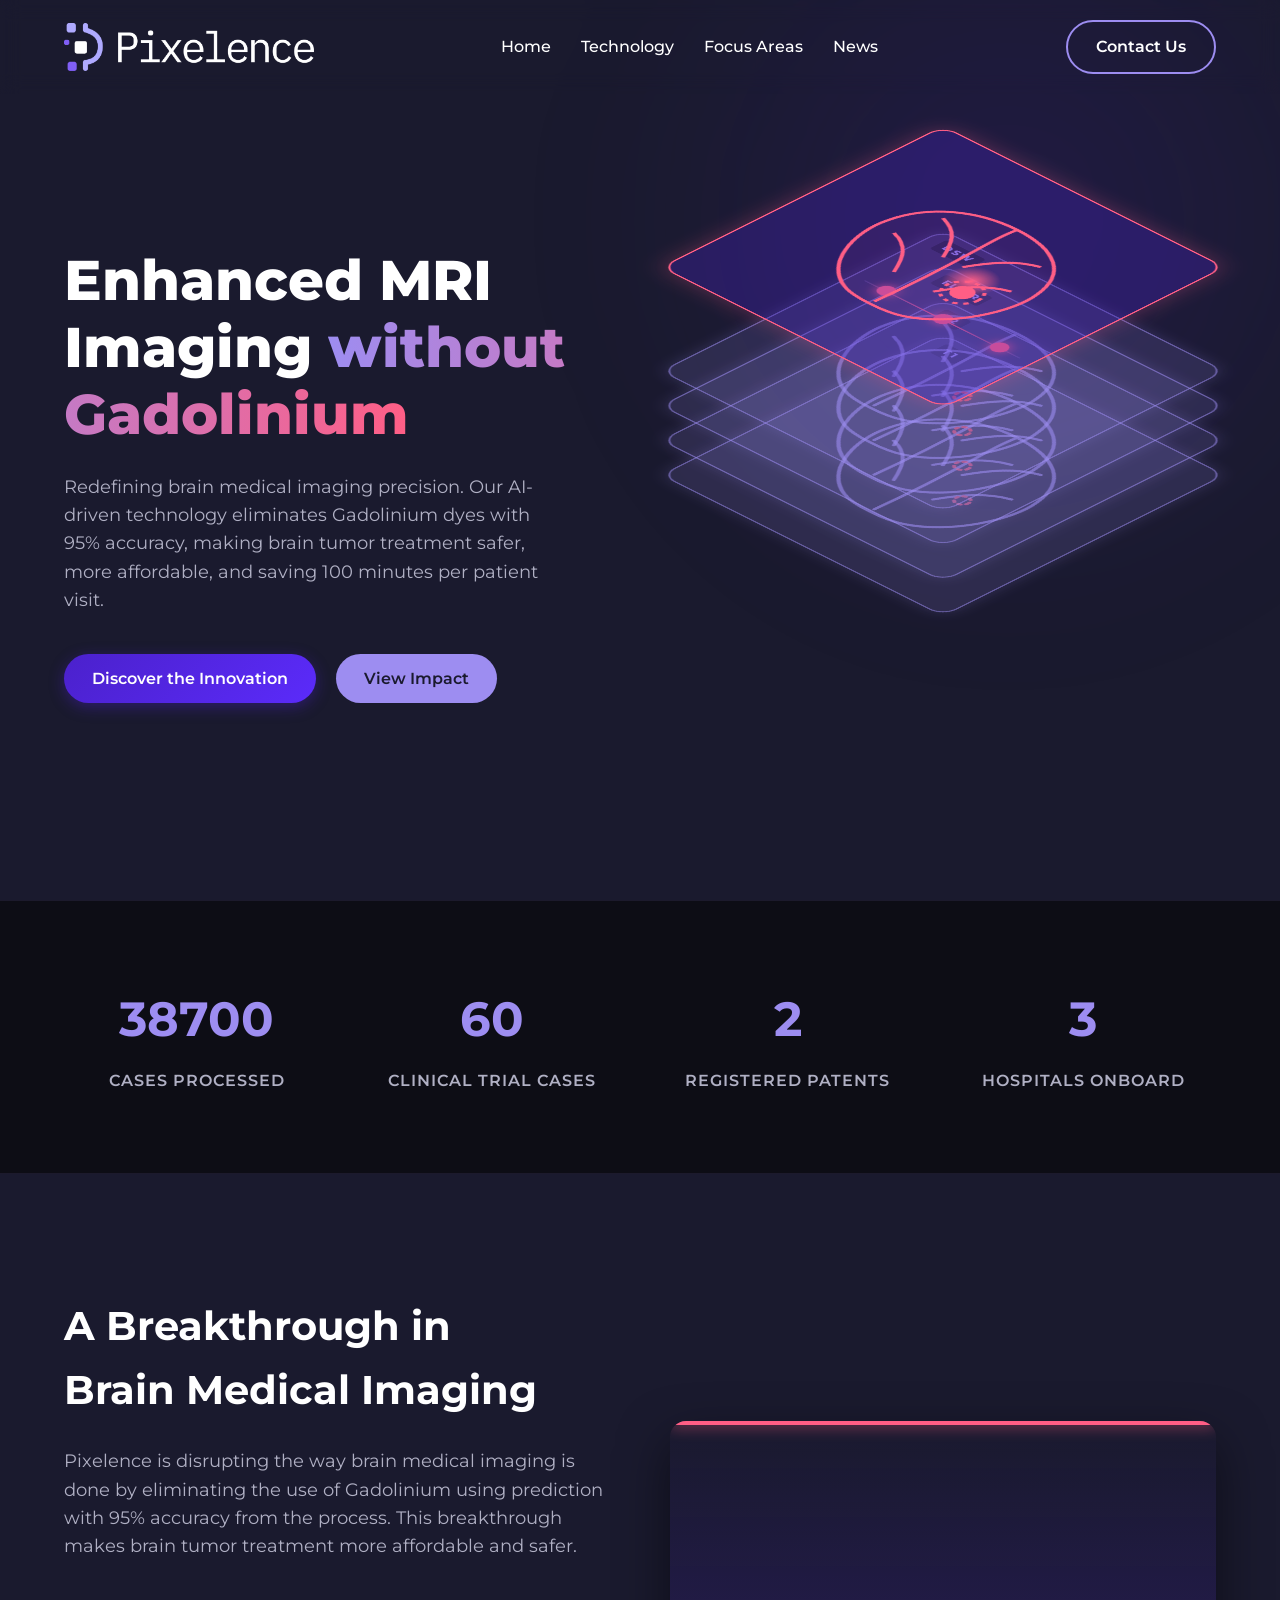
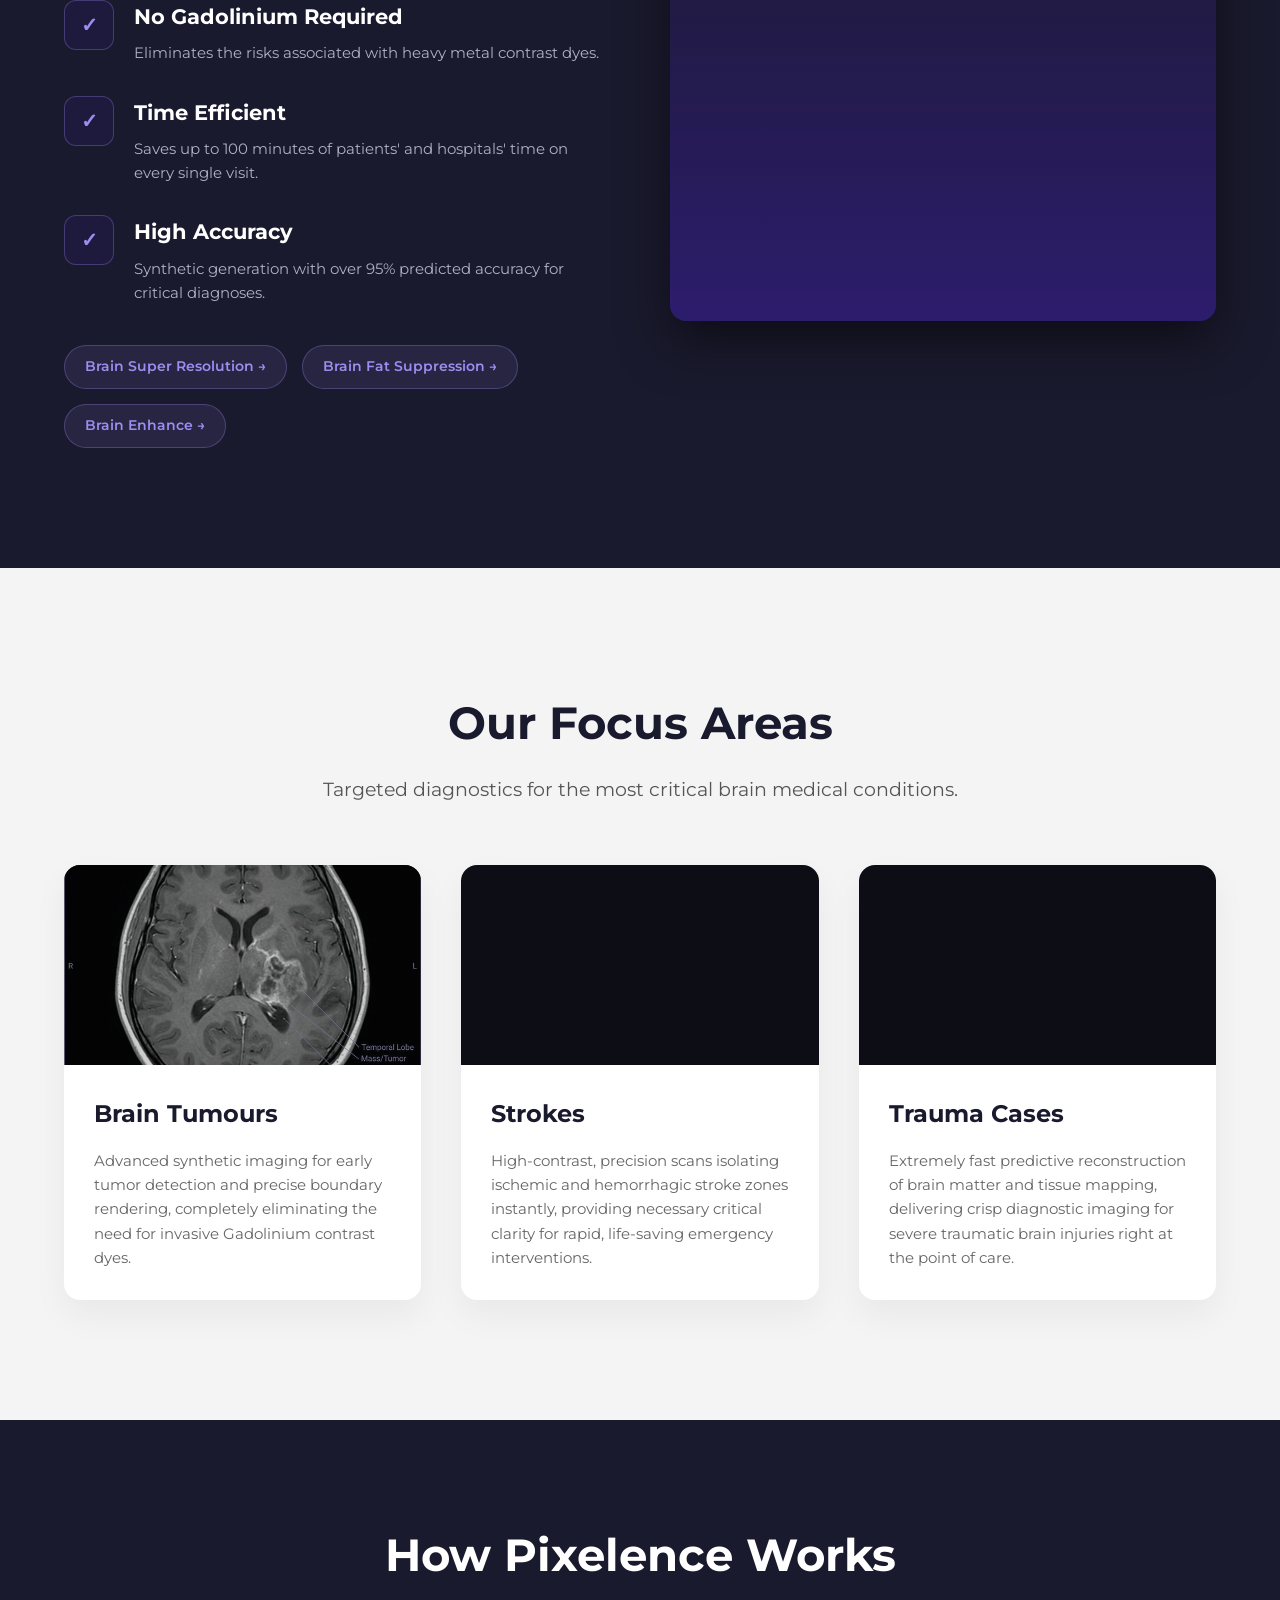
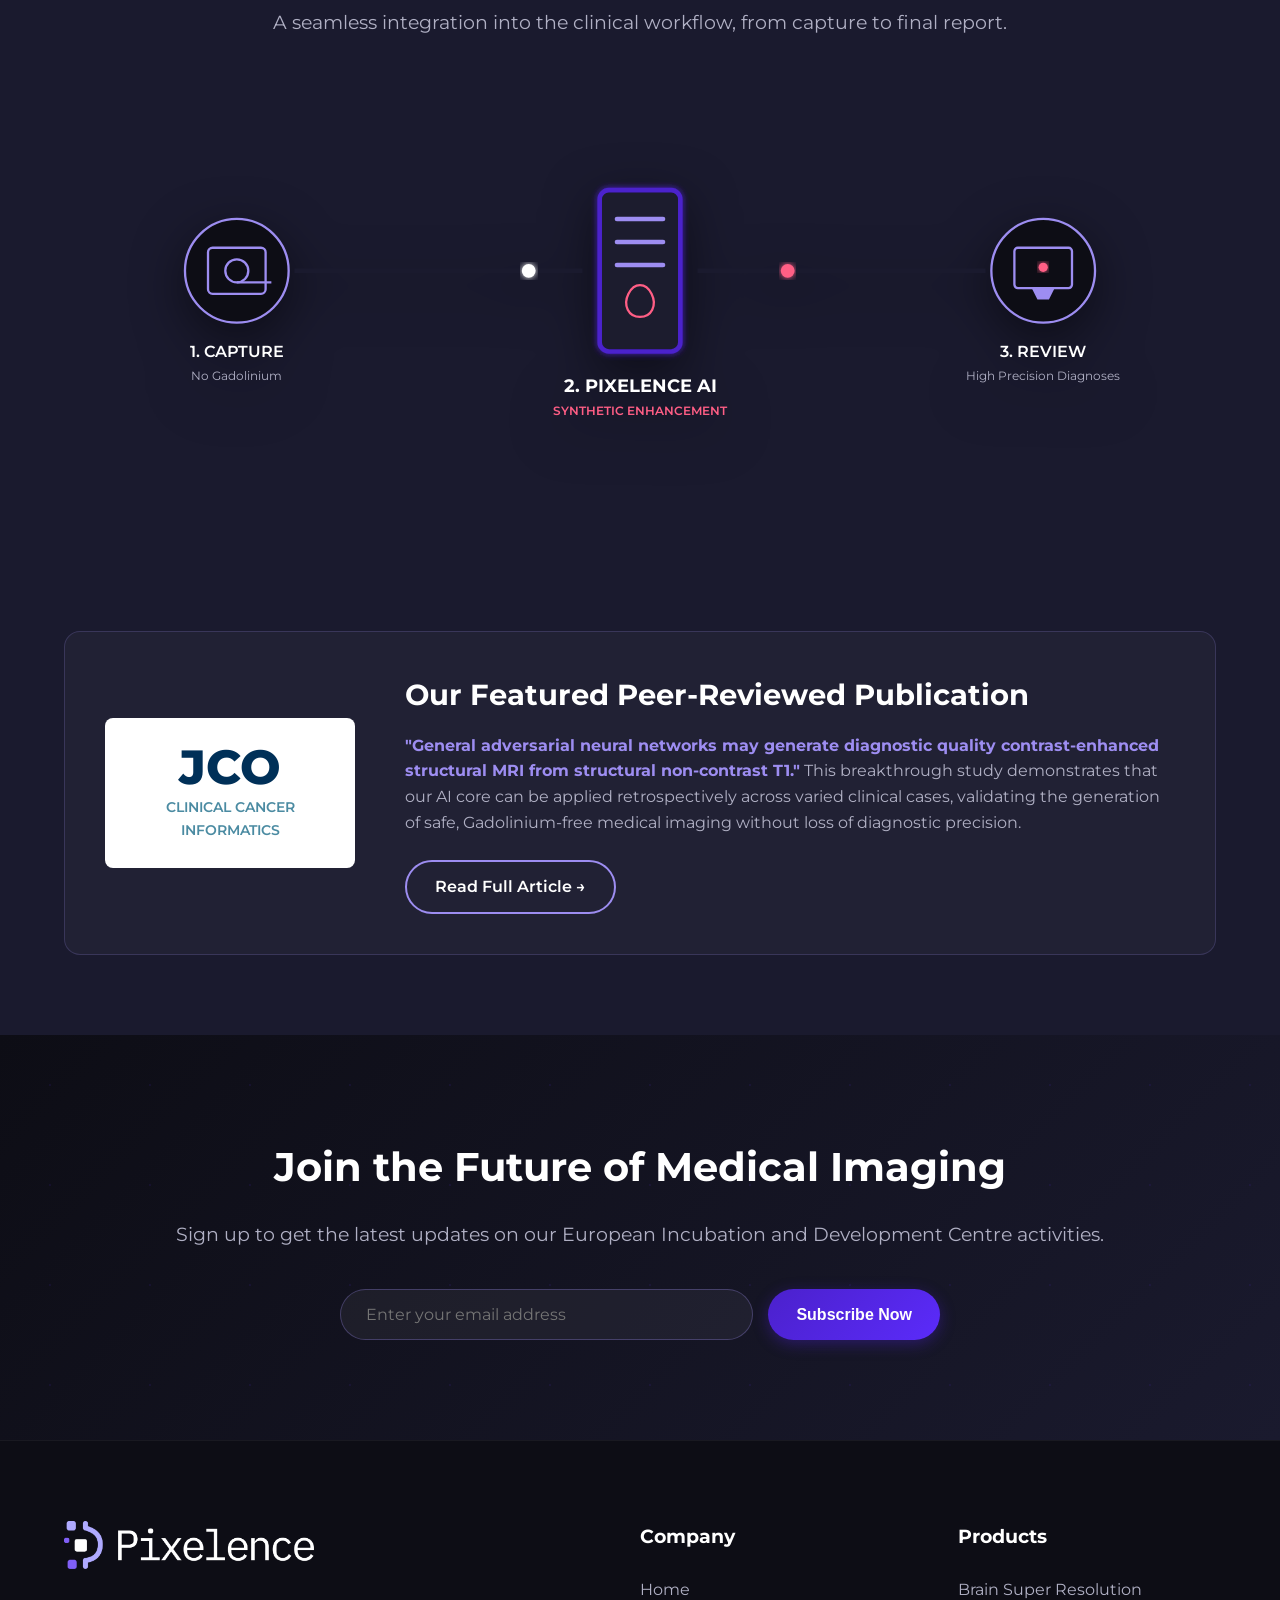
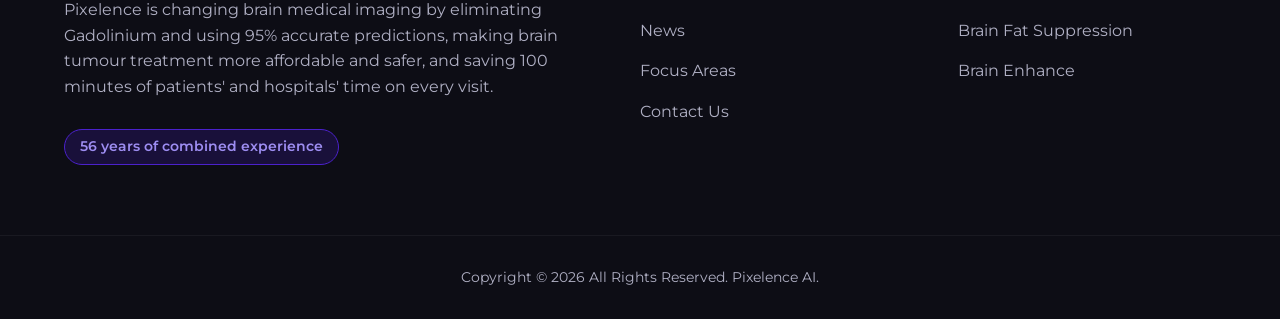
==== index.html @ 0495829a "first commit" ====
<!DOCTYPE html>
<html lang="en">
<head>
    <meta charset="UTF-8">
    <meta name="viewport" content="width=device-width, initial-scale=1.0">
    <title>Pixelence | Enhanced MRI Imaging without Gadolinium</title>
    <meta name="description" content="Pixelence is redefining brain MRI precision by eliminating the use of Gadolinium. Our predictive AI achieves 95% accuracy, ensuring safer, more affordable treatments while saving 100 minutes per patient.">
    <link rel="preconnect" href="https://fonts.googleapis.com">
    <link rel="preconnect" href="https://fonts.gstatic.com" crossorigin>
    <link href="https://fonts.googleapis.com/css2?family=Montserrat:wght@300;400;600;700;800&display=swap" rel="stylesheet">
    <link rel="stylesheet" href="styles.css">
</head>
<body>
    <header id="navbar">
        <div class="container nav-content">
            <div class="logo">
                <img src="Assets/Logo-White.png" alt="Pixelence" class="brand-logo">
            </div>
            <nav>
                <ul class="nav-links">
                    <li><a href="#home">Home</a></li>
                    <li><a href="#technology">Technology</a></li>
                    <li><a href="#focus">Focus Areas</a></li>
                    <li><a href="news.html">News</a></li>
                </ul>
            </nav>
            <div class="nav-actions">
                <a href="contact.html" class="btn btn-outline">Contact Us</a>
            </div>
            <div class="mobile-menu-btn">
                <span></span>
                <span></span>
                <span></span>
            </div>
        </div>
    </header>

    <main>
        <section id="home" class="hero">
            <div class="hero-background"></div>
            <div class="container hero-content">
                <div class="hero-text">
                    <h1>Enhanced MRI Imaging <span class="highlight">without Gadolinium</span></h1>
                    <p>Redefining brain medical imaging precision. Our AI-driven technology eliminates Gadolinium dyes with 95% accuracy, making brain tumor treatment safer, more affordable, and saving 100 minutes per patient visit.</p>
                    <div class="hero-buttons">
                        <a href="#technology" class="btn btn-primary">Discover the Innovation</a>
                        <a href="#metrics" class="btn btn-secondary">View Impact</a>
                    </div>
                </div>
                <div class="hero-visual">
                    <div class="dicom-stack">
                        <!-- Input Layers -->
                        <div class="dicom-layer layer-1">
                            <span class="layer-label">T1</span>
                            <div class="brain-illustration"></div>
                        </div>
                        <div class="dicom-layer layer-2">
                            <span class="layer-label">T2</span>
                            <div class="brain-illustration"></div>
                        </div>
                        <div class="dicom-layer layer-3">
                            <span class="layer-label">Flair</span>
                            <div class="brain-illustration"></div>
                        </div>
                        <div class="dicom-layer layer-4">
                            <span class="layer-label">DSW</span>
                            <div class="brain-illustration"></div>
                        </div>

                        <!-- Neural Network Illustration -->
                        <div class="neural-network-layer">
                            <div class="nn-node"></div>
                            <div class="nn-node"></div>
                            <div class="nn-node"></div>
                            <div class="nn-connection"></div>
                        </div>

                        <!-- Output Layer -->
                        <div class="dicom-layer layer-output">
                            <span class="layer-label highlight">Synthetic MRI Output</span>
                            <div class="brain-illustration final-brain"></div>
                            <div class="tumor-highlight"></div>
                        </div>
                    </div>
                </div>
            </div>
        </section>

        <section id="metrics" class="metrics">
            <div class="container metrics-grid">
                <div class="metric-card reveal">
                    <h2 class="counter" data-target="129000">0</h2>
                    <p>Cases Processed</p>
                </div>
                <div class="metric-card reveal reveal-delay-1">
                    <h2 class="counter" data-target="156">0</h2>
                    <p>Clinical Trial Cases</p>
                </div>
                <div class="metric-card reveal reveal-delay-2">
                    <h2 class="counter" data-target="2">0</h2>
                    <p>Registered Patents</p>
                </div>
                <div class="metric-card reveal reveal-delay-3">
                    <h2 class="counter" data-target="3">0</h2>
                    <p>Hospitals Onboard</p>
                </div>
            </div>
        </section>

        <section id="technology" class="technology">
            <div class="container tech-content">
                <div class="tech-text reveal">
                    <h2>A Breakthrough in <br/>Brain Medical Imaging</h2>
                    <p>Pixelence is disrupting the way brain medical imaging is done by eliminating the use of Gadolinium using prediction with 95% accuracy from the process. This breakthrough makes brain tumor treatment more affordable and safer.</p>
                    <ul class="tech-features">
                        <li>
                            <div class="feature-icon"></div>
                            <div class="feature-details">
                                <h3>No Gadolinium Required</h3>
                                <p>Eliminates the risks associated with heavy metal contrast dyes.</p>
                            </div>
                        </li>
                        <li>
                            <div class="feature-icon"></div>
                            <div class="feature-details">
                                <h3>Time Efficient</h3>
                                <p>Saves up to 100 minutes of patients' and hospitals' time on every single visit.</p>
                            </div>
                        </li>
                        <li>
                            <div class="feature-icon"></div>
                            <div class="feature-details">
                                <h3>High Accuracy</h3>
                                <p>Synthetic generation with over 95% predicted accuracy for critical diagnoses.</p>
                            </div>
                        </li>
                    </ul>
                    <div class="tech-products-links">
                        <a href="super-resolution.html" class="product-pill">Brain Super Resolution &rarr;</a>
                        <a href="fat-suppression.html" class="product-pill">Brain Fat Suppression &rarr;</a>
                        <a href="enhance.html" class="product-pill">Brain Enhance &rarr;</a>
                    </div>
                </div>
                <div class="tech-image reveal">
                    <div class="brain-scan-container">
                        <div class="scan-base"></div>
                        <div class="scan-overlay scan-animate"></div>
                        <div class="scanning-line"></div>
                    </div>
                </div>
            </div>
        </section>

        <section id="focus" class="focus-areas">
            <div class="container reveal">
                <div class="section-header center">
                    <h2>Our Focus Areas</h2>
                    <p>Targeted diagnostics for the most critical brain medical conditions.</p>
                </div>
                <div class="cards-grid">
                    <div class="focus-card">
                        <div class="card-image tumour"></div>
                        <div class="card-content">
                            <h3>Brain Tumours</h3>
                            <p>Advanced synthetic imaging for early tumor detection and precise boundary rendering, completely eliminating the need for invasive Gadolinium contrast dyes.</p>
                        </div>
                    </div>
                    <div class="focus-card">
                        <div class="card-image stroke"></div>
                        <div class="card-content">
                            <h3>Strokes</h3>
                            <p>High-contrast, precision scans isolating ischemic and hemorrhagic stroke zones instantly, providing necessary critical clarity for rapid, life-saving emergency interventions.</p>
                        </div>
                    </div>
                    <div class="focus-card">
                        <div class="card-image trauma"></div>
                        <div class="card-content">
                            <h3>Trauma Cases</h3>
                            <p>Extremely fast predictive reconstruction of brain matter and tissue mapping, delivering crisp diagnostic imaging for severe traumatic brain injuries right at the point of care.</p>
                        </div>
                    </div>
                </div>
            </div>
        </section>

        <section id="process" class="process-workflow">
            <div class="container reveal">
                <div class="section-header center">
                    <h2>How Pixelence Works</h2>
                    <p>A seamless integration into the clinical workflow, from capture to final report.</p>
                </div>
                <div class="animated-workflow">
                    <svg viewBox="0 0 1000 300" xmlns="http://www.w3.org/2000/svg" class="workflow-svg">
                        <defs>
                            <linearGradient id="flowGrad" x1="0%" y1="0%" x2="100%" y2="0%">
                                <stop offset="0%" stop-color="#9D8DF1" stop-opacity="0.2" />
                                <stop offset="50%" stop-color="#4B21CC" />
                                <stop offset="100%" stop-color="#FF5E85" />
                            </linearGradient>
                            <filter id="glow">
                                <feGaussianBlur stdDeviation="3" result="coloredBlur"/>
                                <feMerge>
                                    <feMergeNode in="coloredBlur"/>
                                    <feMergeNode in="SourceGraphic"/>
                                </feMerge>
                            </filter>
                        </defs>

                        <!-- Background connecting lines (static) -->
                        <path d="M 200 150 C 350 150, 400 150, 450 150" fill="none" stroke="#1A1A2E" stroke-width="4"/>
                        <path d="M 550 150 C 600 150, 650 150, 800 150" fill="none" stroke="#1A1A2E" stroke-width="4"/>

                        <!-- Animated Data Flow Lines -->
                        <path d="M 200 150 C 350 150, 400 150, 450 150" fill="none" stroke="url(#flowGrad)" stroke-width="4" stroke-dasharray="10 10" class="flow-line-1"/>
                        <path d="M 550 150 C 600 150, 650 150, 800 150" fill="none" stroke="url(#flowGrad)" stroke-width="4" stroke-dasharray="10 10" class="flow-line-2"/>

                        <!-- Data packets -->
                        <circle cx="0" cy="0" r="6" fill="#FFFFFF" filter="url(#glow)">
                            <animateMotion dur="2.5s" repeatCount="indefinite" path="M 200 150 C 350 150, 400 150, 450 150" />
                        </circle>
                        
                        <circle cx="0" cy="0" r="6" fill="#FF5E85" filter="url(#glow)">
                            <animateMotion dur="2.5s" repeatCount="indefinite" path="M 550 150 C 600 150, 650 150, 800 150" begin="1.25s"/>
                        </circle>

                        <!-- Node 1: Capture (MRI Machine) -->
                        <g class="node" transform="translate(100, 100)">
                            <circle cx="50" cy="50" r="45" fill="#0D0D15" stroke="#9D8DF1" stroke-width="2"/>
                            <!-- MRI bore -->
                            <rect x="25" y="30" width="50" height="40" rx="4" fill="none" stroke="#9D8DF1" stroke-width="2"/>
                            <circle cx="50" cy="50" r="10" fill="none" stroke="#9D8DF1" stroke-width="2"/>
                            <!-- Patient bed -->
                            <path d="M 50 60 L 80 60" stroke="#9D8DF1" stroke-width="2"/>
                            <text x="50" y="125" text-anchor="middle" fill="#FFFFFF" font-family="Montserrat, sans-serif" font-weight="600" font-size="14">1. CAPTURE</text>
                            <text x="50" y="145" text-anchor="middle" fill="#B0B0C4" font-family="Montserrat, sans-serif" font-weight="400" font-size="10">No Gadolinium</text>
                        </g>

                        <!-- Node 2: Enhance (AI Server) -->
                        <g class="node ai-server" transform="translate(450, 70)">
                            <rect x="15" y="10" width="70" height="140" rx="8" fill="#1A1A2E" stroke="#4B21CC" stroke-width="4" filter="url(#glow)"/>
                            <!-- Server Lines -->
                            <line x1="30" y1="35" x2="70" y2="35" stroke="#9D8DF1" stroke-width="4" stroke-linecap="round" class="ai-blink-1"/>
                            <line x1="30" y1="55" x2="70" y2="55" stroke="#9D8DF1" stroke-width="4" stroke-linecap="round" class="ai-blink-2"/>
                            <line x1="30" y1="75" x2="70" y2="75" stroke="#9D8DF1" stroke-width="4" stroke-linecap="round" class="ai-blink-3"/>
                            <!-- AI Brain -->
                            <path d="M 50 120 C 40 120, 35 110, 40 100 C 45 90, 55 90, 60 100 C 65 110, 60 120, 50 120 Z" fill="none" stroke="#FF5E85" stroke-width="2" class="ai-brain-pulse"/>
                            <text x="50" y="185" text-anchor="middle" fill="#FFFFFF" font-family="Montserrat, sans-serif" font-weight="700" font-size="16">2. PIXELENCE AI</text>
                            <text x="50" y="205" text-anchor="middle" fill="#FF5E85" font-family="Montserrat, sans-serif" font-weight="600" font-size="10">SYNTHETIC ENHANCEMENT</text>
                        </g>

                        <!-- Node 3: Review (Radiologist/Monitor) -->
                        <g class="node" transform="translate(800, 100)">
                            <circle cx="50" cy="50" r="45" fill="#0D0D15" stroke="#9D8DF1" stroke-width="2"/>
                            <!-- Monitor -->
                            <rect x="25" y="30" width="50" height="35" rx="3" fill="none" stroke="#9D8DF1" stroke-width="2"/>
                            <!-- Base -->
                            <path d="M 40 65 L 60 65 L 55 75 L 45 75 Z" fill="#9D8DF1"/>
                            <!-- Tumor finding on screen -->
                            <circle cx="50" cy="47" r="4" fill="#FF5E85" filter="url(#glow)" class="diagnostic-pulse"/>
                            <text x="50" y="125" text-anchor="middle" fill="#FFFFFF" font-family="Montserrat, sans-serif" font-weight="600" font-size="14">3. REVIEW</text>
                            <text x="50" y="145" text-anchor="middle" fill="#B0B0C4" font-family="Montserrat, sans-serif" font-weight="400" font-size="10">High Precision Diagnoses</text>
                        </g>
                    </svg>
                </div>
            </div>
        </section>

        <section id="publication" class="publication-section">
            <div class="container reveal">
                <div class="publication-card">
                    <div class="pub-logo">
                        <span class="jco-text">JCO</span>
                        <span class="cci-text">Clinical Cancer Informatics</span>
                    </div>
                    <div class="pub-content">
                        <h3>Our Featured Peer-Reviewed Publication</h3>
                        <p><strong>"General adversarial neural networks may generate diagnostic quality contrast-enhanced structural MRI from structural non-contrast T1."</strong> This breakthrough study demonstrates that our AI core can be applied retrospectively across varied clinical cases, validating the generation of safe, Gadolinium-free medical imaging without loss of diagnostic precision.</p>
                        <a href="https://ascopubs.org/doi/10.1200/CCI.23.00266#:~:text=General%20adversarial%20neural%20networks%20may,it%20can%20be%20applied%20retrospectively" target="_blank" rel="noopener noreferrer" class="btn btn-outline pub-btn">Read Full Article &rarr;</a>
                    </div>
                </div>
            </div>
        </section>

        <section id="cta" class="cta">
            <div class="container cta-container reveal">
                <h2>Join the Future of Medical Imaging</h2>
                <p>Sign up to get the latest updates on our European Incubation and Development Centre activities.</p>
                <form class="cta-form">
                    <input type="email" placeholder="Enter your email address" required>
                    <button type="submit" class="btn btn-primary">Subscribe Now</button>
                </form>
            </div>
        </section>
    </main>

    <footer>
        <div class="container footer-content">
            <div class="footer-brand">
                <div class="logo">
                    <a href="index.html">
                        <img src="Assets/Logo-White.png" alt="Pixelence" class="brand-logo">
                    </a>
                </div>
                <p>Pixelence is changing brain medical imaging by eliminating Gadolinium and using 95% accurate predictions, making brain tumour treatment more affordable and safer, and saving 100 minutes of patients' and hospitals' time on every visit.</p>
                <p class="experience-badge">56 years of combined experience</p>
            </div>
            <div class="footer-links">
                <h4>Company</h4>
                <ul>
                    <li><a href="#home">Home</a></li>
                    <li><a href="news.html">News</a></li>
                    <li><a href="#focus">Focus Areas</a></li>
                    <li><a href="contact.html">Contact Us</a></li>
                </ul>
            </div>
            <div class="footer-links">
                <h4>Products</h4>
                <ul>
                    <li><a href="super-resolution.html">Brain Super Resolution</a></li>
                    <li><a href="fat-suppression.html">Brain Fat Suppression</a></li>
                    <li><a href="enhance.html">Brain Enhance</a></li>
                </ul>
            </div>
        </div>
        <div class="footer-bottom">
            <p>Copyright &copy; 2026 All Rights Reserved. Pixelence AI.</p>
        </div>
    </footer>
    <script src="script.js"></script>
</body>
</html>
---- styles.css ----
:root {
    --primary-color: #4B21CC;
    --primary-light: #5B2BFA;
    --secondary-color: #9D8DF1;
    --accent-color: #FF5E85;
    --bg-dark: #1A1A2E;
    --bg-darker: #0D0D15;
    --bg-light: #F4F4F4;
    --text-dark: #222222;
    --text-light: #FFFFFF;
    --text-muted: #B0B0C4;
    --font-primary: 'Montserrat', sans-serif;
    --border-radius: 16px;
    --transition: all 0.3s ease;
}

* {
    margin: 0;
    padding: 0;
    box-sizing: border-box;
}

body {
    font-family: var(--font-primary);
    background-color: var(--bg-dark);
    color: var(--text-light);
    line-height: 1.6;
    overflow-x: hidden;
}

.container {
    width: 90%;
    max-width: 1200px;
    margin: 0 auto;
}

a {
    text-decoration: none;
    color: inherit;
    transition: var(--transition);
}

ul {
    list-style: none;
}

.btn {
    display: inline-block;
    padding: 12px 28px;
    border-radius: 30px;
    font-weight: 600;
    font-size: 1rem;
    cursor: pointer;
    transition: var(--transition);
    text-align: center;
}

.btn-primary {
    background: linear-gradient(135deg, var(--primary-color), var(--primary-light));
    color: var(--text-light);
    border: none;
    box-shadow: 0 4px 15px rgba(75, 33, 204, 0.4);
}

.btn-primary:hover {
    transform: translateY(-2px);
    box-shadow: 0 6px 20px rgba(75, 33, 204, 0.6);
}

.btn-secondary {
    background-color: var(--secondary-color);
    color: var(--bg-dark);
    border: none;
}

.btn-secondary:hover {
    background-color: #AFA1F9;
    transform: translateY(-2px);
}

.btn-outline {
    background: transparent;
    color: var(--text-light);
    border: 2px solid var(--secondary-color);
}

.btn-outline:hover {
    background: rgba(157, 141, 241, 0.1);
    color: var(--text-light);
}

/* Header & Navbar */
header {
    position: fixed;
    top: 0;
    width: 100%;
    padding: 20px 0;
    z-index: 1000;
    transition: background-color 0.4s ease, padding 0.4s ease;
    backdrop-filter: blur(10px);
}

header.scrolled {
    background-color: rgba(26, 26, 46, 0.95);
    padding: 15px 0;
    box-shadow: 0 4px 20px rgba(0, 0, 0, 0.5);
}

.nav-content {
    display: flex;
    justify-content: space-between;
    align-items: center;
}

.logo {
    display: flex;
    align-items: center;
    gap: 12px;
}

.brand-logo {
    height: 48px;
    width: auto;
    object-fit: contain;
}

.nav-links {
    display: flex;
    gap: 30px;
}

.nav-links li a {
    font-weight: 500;
    position: relative;
}

.nav-links li a::after {
    content: '';
    position: absolute;
    width: 0;
    height: 2px;
    bottom: -5px;
    left: 0;
    background-color: var(--secondary-color);
    transition: width 0.3s ease;
}

.nav-links li a:hover::after {
    width: 100%;
}

.nav-actions {
    display: flex;
    gap: 15px;
}

.mobile-menu-btn {
    display: none;
    flex-direction: column;
    gap: 5px;
    cursor: pointer;
}

.mobile-menu-btn span {
    width: 25px;
    height: 3px;
    background-color: var(--text-light);
    border-radius: 3px;
}

/* Hero Section */
.hero {
    position: relative;
    padding: 150px 0 100px;
    min-height: 100vh;
    display: flex;
    align-items: center;
    overflow: hidden;
}

.hero-background {
    position: absolute;
    top: -20%;
    right: -10%;
    width: 800px;
    height: 800px;
    background: radial-gradient(circle, rgba(75, 33, 204, 0.15) 0%, rgba(26, 26, 46, 0) 70%);
    border-radius: 50%;
    z-index: -1;
    filter: blur(80px);
}

.hero-content {
    display: grid;
    grid-template-columns: 1fr 1fr;
    gap: 60px;
    align-items: center;
}

.hero-text h1 {
    font-size: 3.5rem;
    line-height: 1.2;
    margin-bottom: 25px;
    font-weight: 800;
}

.highlight {
    background: linear-gradient(90deg, var(--secondary-color), var(--accent-color));
    -webkit-background-clip: text;
    background-clip: text;
    -webkit-text-fill-color: transparent;
}

.hero-text p {
    font-size: 1.1rem;
    color: var(--text-muted);
    margin-bottom: 40px;
    max-width: 500px;
}

.hero-buttons {
    display: flex;
    gap: 20px;
}

/* DICOM Stack Animation */
.dicom-stack {
    position: relative;
    width: 400px;
    height: 400px;
    transform-style: preserve-3d;
    transform: rotateX(60deg) rotateZ(45deg);
    margin: 0 auto;
}

.dicom-layer {
    position: absolute;
    width: 100%;
    height: 100%;
    background: rgba(157, 141, 241, 0.15);
    border: 2px solid rgba(157, 141, 241, 0.5);
    border-radius: 20px;
    box-shadow: 0 0 20px rgba(157, 141, 241, 0.2);
    animation: floatLayer 6s infinite ease-in-out alternate;
}

.layer-1 {
    transform: translateZ(0px);
    animation-delay: 0s;
}

.layer-2 {
    transform: translateZ(40px);
    animation-delay: 0.2s;
}

.layer-3 {
    transform: translateZ(80px);
    animation-delay: 0.4s;
}

.layer-4 {
    transform: translateZ(120px);
    animation-delay: 0.6s;
}

.neural-network-layer {
    position: absolute;
    width: 60%;
    height: 100%;
    left: 20%;
    transform: translateZ(180px);
    display: flex;
    justify-content: space-around;
    align-items: center;
    transform-style: preserve-3d;
    animation: pulseNet 3s infinite alternate;
}

.nn-node {
    width: 20px;
    height: 20px;
    background: var(--accent-color);
    border-radius: 50%;
    box-shadow: 0 0 15px var(--accent-color);
}

.nn-connection {
    position: absolute;
    top: 50%;
    left: 10px;
    right: 10px;
    height: 2px;
    background: linear-gradient(90deg, rgba(157, 141, 241, 0.2), var(--accent-color), rgba(157, 141, 241, 0.2));
    z-index: -1;
}

.layer-output {
    transform: translateZ(240px);
    animation-delay: 1.2s;
    border-color: var(--accent-color);
    background: rgba(75, 33, 204, 0.3);
    box-shadow: 0 0 30px rgba(255, 94, 133, 0.3);
}

.layer-label {
    position: absolute;
    top: 10px;
    left: 15px;
    font-size: 0.8rem;
    font-weight: 800;
    color: var(--secondary-color);
    text-transform: uppercase;
    letter-spacing: 2px;
    background: rgba(26, 26, 46, 0.7);
    padding: 2px 8px;
    border-radius: 4px;
}

.layer-output .layer-label {
    top: -30px;
    left: -10px;
    background: none;
    font-size: 1rem;
}

.brain-illustration {
    position: absolute;
    top: 50%;
    left: 50%;
    transform: translate(-50%, -50%);
    width: 70%;
    height: 80%;
    background: url('data:image/svg+xml;utf8,<svg xmlns="http://www.w3.org/2000/svg" viewBox="0 0 100 100"><g fill="none" stroke="%239D8DF1" stroke-width="1.5" stroke-linecap="round" stroke-linejoin="round"><path d="M50,12 C30,12 15,22 12,40 C9,55 18,78 35,85 C42,88 58,88 65,85 C82,78 91,55 88,40 C85,22 70,12 50,12 Z"/><path d="M50,12 C48,25 52,40 50,85"/><path d="M25,25 C35,28 40,35 45,45"/><path d="M75,25 C65,28 60,35 55,45"/><path d="M20,45 C30,48 35,55 40,65"/><path d="M80,45 C70,48 65,55 60,65"/><circle cx="68" cy="58" r="3" fill="none" stroke="%23FF5E85" stroke-dasharray="1,2"/></g></svg>') no-repeat center;
    background-size: contain;
    opacity: 0.6;
}

.layer-output .brain-illustration {
    background: url('data:image/svg+xml;utf8,<svg xmlns="http://www.w3.org/2000/svg" viewBox="0 0 100 100"><g fill="rgba(255,94,133,0.05)" stroke="%23FF5E85" stroke-width="1.5"><path d="M50,12 C30,12 15,22 12,40 C9,55 18,78 35,85 C42,88 58,88 65,85 C82,78 91,55 88,40 C85,22 70,12 50,12 Z"/><path fill="none" d="M50,12 C48,25 52,40 50,85"/><path fill="none" d="M25,25 C35,28 40,35 45,45"/><path fill="none" d="M75,25 C65,28 60,35 55,45"/><path fill="none" d="M20,45 C30,48 35,55 40,65"/><path fill="none" d="M80,45 C70,48 65,55 60,65"/><circle cx="68" cy="58" r="4" fill="%23FF5E85" stroke="%23FF5E85"/><circle cx="68" cy="58" r="8" fill="none" stroke="%23FF5E85" stroke-dasharray="2,2"/></g></svg>') no-repeat center;
    background-size: contain;
    opacity: 1;
}

@keyframes pulseNet {
    0% {
        transform: translateZ(180px) scale(0.9);
        opacity: 0.5;
    }

    100% {
        transform: translateZ(190px) scale(1);
        opacity: 1;
        filter: drop-shadow(0 0 10px var(--accent-color));
    }
}

.tumor-highlight {
    position: absolute;
    width: 60px;
    height: 60px;
    background: radial-gradient(circle, var(--accent-color) 0%, rgba(255, 94, 133, 0) 70%);
    border-radius: 50%;
    top: 50%;
    left: 60%;
    transform: translate(-50%, -50%);
    animation: pulseTumor 2s infinite alternate;
}

@keyframes floatLayer {
    0% {
        filter: drop-shadow(0 10px 10px rgba(0, 0, 0, 0.5));
    }

    100% {
        filter: drop-shadow(0 20px 20px rgba(0, 0, 0, 0.3));
        transform: translateZ(calc(var(--tz, 0) + 20px));
    }
}

@keyframes pulseTumor {
    0% {
        transform: translate(-50%, -50%) scale(1);
        opacity: 0.8;
    }

    100% {
        transform: translate(-50%, -50%) scale(1.3);
        opacity: 1;
    }
}

/* Metrics Section */
.metrics {
    padding: 80px 0;
    background-color: var(--bg-darker);
    border-top: 1px solid rgba(157, 141, 241, 0.1);
    border-bottom: 1px solid rgba(157, 141, 241, 0.1);
}

.metrics-grid {
    display: grid;
    grid-template-columns: repeat(4, 1fr);
    gap: 30px;
    text-align: center;
}

.metric-card h2 {
    font-size: 3rem;
    color: var(--secondary-color);
    margin-bottom: 10px;
}

.metric-card p {
    font-size: 1rem;
    color: var(--text-muted);
    text-transform: uppercase;
    letter-spacing: 1px;
    font-weight: 600;
}

/* Technology Section */
.technology {
    padding: 120px 0;
    background-color: var(--bg-dark);
}

.tech-content {
    display: grid;
    grid-template-columns: 1fr 1fr;
    gap: 60px;
    align-items: center;
}

.tech-text h2 {
    font-size: 2.5rem;
    margin-bottom: 25px;
}

.tech-text p {
    color: var(--text-muted);
    font-size: 1.1rem;
    margin-bottom: 40px;
}

.tech-features {
    display: flex;
    flex-direction: column;
    gap: 30px;
}

.tech-features li {
    display: flex;
    gap: 20px;
    align-items: flex-start;
}

.feature-icon {
    width: 50px;
    height: 50px;
    background: rgba(75, 33, 204, 0.1);
    border-radius: 12px;
    flex-shrink: 0;
    border: 1px solid rgba(157, 141, 241, 0.3);
    position: relative;
}

.feature-icon::before {
    content: '✓';
    position: absolute;
    top: 50%;
    left: 50%;
    transform: translate(-50%, -50%);
    color: var(--secondary-color);
    font-size: 20px;
    font-weight: bold;
}

.feature-details h3 {
    font-size: 1.3rem;
    margin-bottom: 8px;
    color: var(--text-light);
}

.feature-details p {
    font-size: 0.95rem;
    margin-bottom: 0;
}

.tech-products-links {
    margin-top: 40px;
    display: flex;
    gap: 15px;
    flex-wrap: wrap;
}

.product-pill {
    display: inline-block;
    padding: 10px 20px;
    background: rgba(157, 141, 241, 0.1);
    border: 1px solid rgba(157, 141, 241, 0.3);
    border-radius: 30px;
    color: var(--secondary-color);
    font-size: 0.85rem;
    font-weight: 600;
    transition: var(--transition);
}

.product-pill:hover {
    background: var(--secondary-color);
    color: var(--bg-dark);
    transform: translateY(-3px);
}

.brain-scan-container {
    position: relative;
    width: 100%;
    height: 500px;
    background: url('https://images.unsplash.com/photo-1559757175-5700dde675bc?ixlib=rb-4.0.3&auto=format&fit=crop&w=800&q=80') center/cover;
    border-radius: var(--border-radius);
    overflow: hidden;
    box-shadow: 0 20px 50px rgba(0, 0, 0, 0.5);
}

.scan-overlay {
    position: absolute;
    top: 0;
    left: 0;
    width: 100%;
    height: 100%;
    background: linear-gradient(180deg, rgba(75, 33, 204, 0) 0%, rgba(75, 33, 204, 0.4) 50%, rgba(75, 33, 204, 0) 100%);
    background-size: 100% 200%;
    animation: scanPulse 3s infinite linear;
    mix-blend-mode: overlay;
}

.scanning-line {
    position: absolute;
    top: 0;
    left: 0;
    width: 100%;
    height: 4px;
    background-color: var(--accent-color);
    box-shadow: 0 0 15px var(--accent-color);
    animation: moveLine 3s infinite linear;
}

@keyframes scanPulse {
    0% {
        background-position: 0% -100%;
    }

    100% {
        background-position: 0% 100%;
    }
}

@keyframes moveLine {
    0% {
        top: -10%;
    }

    100% {
        top: 110%;
    }
}

/* Process Workflow Section */
.process-workflow {
    padding: 100px 0;
    background-color: var(--bg-dark);
}

.process-workflow .section-header h2 {
    color: var(--text-light);
}

.process-workflow .section-header p {
    color: var(--text-muted);
}

.animated-workflow {
    margin-top: 60px;
    width: 100%;
}

.workflow-svg {
    width: 100%;
    height: auto;
    filter: drop-shadow(0 15px 25px rgba(0, 0, 0, 0.5));
}

.flow-line-1 {
    animation: flowDash 3s linear infinite;
}

.flow-line-2 {
    animation: flowDash 3s linear infinite reverse;
}

@keyframes flowDash {
    to {
        stroke-dashoffset: -20;
    }
}

.ai-server {
    animation: serverFloat 4s ease-in-out infinite alternate;
}

@keyframes serverFloat {
    0% {
        transform: translate(450px, 70px) scale(0.98);
    }

    100% {
        transform: translate(450px, 65px) scale(1);
    }
}

.ai-brain-pulse {
    animation: pulseAI 2s infinite alternate;
}

@keyframes pulseAI {
    0% {
        stroke: var(--secondary-color);
    }

    100% {
        stroke: var(--accent-color);
        filter: drop-shadow(0 0 8px var(--accent-color));
    }
}

.diagnostic-pulse {
    animation: diagPulse 1s infinite alternate;
}

@keyframes diagPulse {
    0% {
        r: 2;
        opacity: 0.5;
    }

    100% {
        r: 5;
        opacity: 1;
    }
}

.ai-blink-1 {
    animation: blinkOp 1.5s infinite alternate;
}

.ai-blink-2 {
    animation: blinkOp 2s infinite alternate;
}

.ai-blink-3 {
    animation: blinkOp 2.5s infinite alternate;
}

@keyframes blinkOp {
    0% {
        opacity: 0.2;
    }

    100% {
        opacity: 1;
    }
}

/* Focus Areas Section */
.focus-areas {
    padding: 120px 0;
    background-color: var(--bg-light);
    color: var(--text-dark);
}

.section-header.center {
    text-align: center;
    margin-bottom: 60px;
}

.section-header h2 {
    font-size: 2.8rem;
    margin-bottom: 15px;
    color: var(--bg-dark);
}

.section-header p {
    font-size: 1.2rem;
    color: #555;
}

.cards-grid {
    display: grid;
    grid-template-columns: repeat(3, 1fr);
    gap: 40px;
}

.focus-card {
    background-color: #FFF;
    border-radius: var(--border-radius);
    overflow: hidden;
    box-shadow: 0 15px 35px rgba(0, 0, 0, 0.05);
    transition: var(--transition);
}

.focus-card:hover {
    transform: translateY(-10px);
    box-shadow: 0 20px 40px rgba(75, 33, 204, 0.15);
}

.card-image {
    height: 200px;
    background-color: var(--bg-darker);
    position: relative;
    overflow: hidden;
}

.card-image::before {
    content: '';
    position: absolute;
    top: 0;
    left: 0;
    width: 100%;
    height: 100%;
    background-size: cover;
    background-position: center;
    opacity: 0.8;
    transition: transform 0.5s ease;
}

.focus-card:hover .card-image::before {
    transform: scale(1.1);
}

.tumour::before {
    background-image: url('Assets/Brain-Tumour.png');
}

.stroke::before {
    background-image: url('https://images.unsplash.com/photo-1516549655169-df83a0774514?ixlib=rb-4.0.3&auto=format&fit=crop&w=600&q=80');
    filter: hue-rotate(250deg);
}

.trauma::before {
    background-image: url('https://images.unsplash.com/photo-1559757175-5700dde675bc?ixlib=rb-4.0.3&auto=format&fit=crop&w=600&q=80');
    filter: grayscale(70%) sepia(30%) hue-rotate(200deg);
}

.card-content {
    padding: 30px;
}

.card-content h3 {
    font-size: 1.5rem;
    margin-bottom: 15px;
    color: var(--bg-dark);
}

.card-content p {
    color: #666;
    font-size: 0.95rem;
}

/* Publication Section */
.publication-section {
    padding: 80px 0;
    background-color: var(--bg-dark);
}

.publication-card {
    display: flex;
    align-items: center;
    background: rgba(255, 255, 255, 0.03);
    border: 1px solid rgba(157, 141, 241, 0.2);
    border-radius: var(--border-radius);
    padding: 40px;
    gap: 50px;
    transition: var(--transition);
}

.publication-card:hover {
    border-color: var(--secondary-color);
    transform: translateY(-5px);
    box-shadow: 0 15px 35px rgba(0, 0, 0, 0.2);
}

.pub-logo {
    display: flex;
    flex-direction: column;
    align-items: center;
    justify-content: center;
    min-width: 250px;
    height: 150px;
    background: #ffffff;
    border-radius: 8px;
    padding: 20px;
    text-align: center;
}

.jco-text {
    font-size: 3rem;
    font-weight: 800;
    color: #003058;
    line-height: 1;
}

.cci-text {
    font-size: 0.9rem;
    font-weight: 600;
    color: #4b8ba2;
    margin-top: 5px;
    text-transform: uppercase;
}

.pub-content h3 {
    font-size: 1.8rem;
    color: var(--text-light);
    margin-bottom: 15px;
}

.pub-content p {
    color: var(--text-muted);
    font-size: 1rem;
    line-height: 1.6;
    margin-bottom: 25px;
}

.pub-content p strong {
    color: var(--secondary-color);
}

.pub-btn {
    display: inline-block;
}

/* CTA Section */
.cta {
    padding: 100px 0;
    background: linear-gradient(135deg, var(--bg-darker), var(--bg-dark));
    text-align: center;
    position: relative;
}

.cta::before {
    content: '';
    position: absolute;
    top: 0;
    left: 0;
    width: 100%;
    height: 100%;
    background: url('data:image/svg+xml;utf8,<svg width="100" height="100" viewBox="0 0 100 100" xmlns="http://www.w3.org/2000/svg"><circle cx="50" cy="50" r="1" fill="%234B21CC" fill-opacity="0.3"/></svg>');
    opacity: 0.5;
}

.cta-container {
    position: relative;
    z-index: 1;
}

.cta h2 {
    font-size: 2.5rem;
    margin-bottom: 20px;
}

.cta p {
    color: var(--text-muted);
    font-size: 1.2rem;
    margin-bottom: 40px;
}

.cta-form {
    display: flex;
    justify-content: center;
    gap: 15px;
    max-width: 600px;
    margin: 0 auto;
}

.cta-form input {
    flex: 1;
    padding: 15px 25px;
    border-radius: 30px;
    border: 1px solid rgba(157, 141, 241, 0.3);
    background: rgba(255, 255, 255, 0.05);
    color: var(--text-light);
    font-family: inherit;
    font-size: 1rem;
    outline: none;
    transition: var(--transition);
}

.cta-form input:focus {
    border-color: var(--secondary-color);
    background: rgba(255, 255, 255, 0.1);
}

/* Footer */
footer {
    background-color: var(--bg-darker);
    padding: 80px 0 30px;
    border-top: 1px solid rgba(255, 255, 255, 0.05);
}

.footer-content {
    display: grid;
    grid-template-columns: 2fr 1fr 1fr;
    gap: 60px;
    margin-bottom: 60px;
}

.footer-brand p {
    color: var(--text-muted);
    margin-top: 20px;
    margin-bottom: 10px;
}

.experience-badge {
    display: inline-block;
    padding: 6px 15px;
    background: rgba(75, 33, 204, 0.2);
    border: 1px solid var(--primary-color);
    border-radius: 20px;
    font-size: 0.85rem;
    font-weight: 600;
    color: var(--secondary-color) !important;
}

.footer-links h4 {
    font-size: 1.2rem;
    margin-bottom: 25px;
    color: var(--text-light);
}

.footer-links ul {
    display: flex;
    flex-direction: column;
    gap: 15px;
}

.footer-links a {
    color: var(--text-muted);
}

.footer-links a:hover {
    color: var(--secondary-color);
}

.footer-bottom {
    text-align: center;
    padding-top: 30px;
    border-top: 1px solid rgba(255, 255, 255, 0.05);
    color: var(--text-muted);
    font-size: 0.9rem;
}

/* Module Page Specifics */
.hero-split {
    display: grid;
    grid-template-columns: 1fr 1fr;
    gap: 40px;
    align-items: center;
    text-align: left;
}

.hero-left h1 { font-size: 3.5rem; margin-bottom: 20px; }
.subtitle { font-size: 1.2rem; color: var(--text-muted); line-height: 1.6; }

.sr-animation-container {
    position: relative;
    max-width: 450px;
    margin: 0 auto;
}

.mri-frame {
    position: relative;
    width: 100%;
    aspect-ratio: 1;
    border-radius: 10px;
    overflow: hidden;
    box-shadow: 0 20px 50px rgba(0,0,0,0.5);
    border: 1px solid rgba(157, 141, 241, 0.2);
}

.mri-image {
    position: absolute;
    top: 0; left: 0; width: 100%; height: 100%;
    background: url('Assets/Brain-Tumour.png') center/contain no-repeat;
    background-color: #000;
}

.blurry-mri {
    filter: blur(8px) contrast(0.85);
    z-index: 1;
}

.sharp-mri {
    z-index: 2;
    clip-path: inset(0 100% 0 0); /* initially hidden */
    animation: revealSharp 5s infinite alternate ease-in-out;
}

@keyframes revealSharp {
    0%, 15% { clip-path: inset(0 100% 0 0); }
    85%, 100% { clip-path: inset(0 0 0 0); }
}

.scanner-sweep {
    position: absolute;
    top: 0; bottom: 0; width: 4px;
    background: var(--accent-color);
    box-shadow: 0 0 15px var(--accent-color);
    z-index: 3;
    left: 0%;
    opacity: 0;
    animation: sweepLine 5s infinite alternate ease-in-out;
}

@keyframes sweepLine {
    0%, 15% { left: 0%; opacity: 0; }
    20% { opacity: 1; }
    80% { opacity: 1; }
    85%, 100% { left: 100%; opacity: 0; }
}

.sr-labels {
    display: flex;
    justify-content: space-between;
    margin-top: 15px;
    font-size: 0.9rem;
    color: var(--text-muted);
}

.content-grid {
    max-width: 900px;
    margin: 0 auto;
}

.benefits-grid { display: grid; grid-template-columns: 1fr 1fr; gap: 30px; margin-top: 30px; }
.benefit-card { background: rgba(255,255,255,0.03); padding: 25px; border-radius: 10px; border: 1px solid rgba(157,141,241,0.1); transition: 0.3s; }
.benefit-card:hover { border-color: var(--secondary-color); transform: translateY(-5px); }

.tech-specs-sidebar {
    background: var(--bg-darker);
    padding: 30px;
    border-radius: 10px;
    border: 1px solid rgba(75, 33, 204, 0.4);
    height: fit-content;
}
.spec-list { list-style: none; padding: 0; margin-top: 20px;}
.spec-list li { margin-bottom: 15px; padding-bottom: 15px; border-bottom: 1px solid rgba(255,255,255,0.05); }

.architecture-flow {
    display: flex;
    align-items: center;
    justify-content: space-between;
    margin-top: 40px;
    gap: 15px;
}

.arch-node { flex: 1; background: rgba(255,255,255,0.03); padding: 30px; border-radius: 10px; text-align: center; border: 1px solid rgba(157,141,241,0.2); }
.arch-node h4 { color: var(--secondary-color); margin-bottom: 15px; }
.arch-arrow { font-size: 2rem; color: var(--primary-color); }
.highlight-node { background: linear-gradient(135deg, rgba(75,33,204,0.2), rgba(255,94,133,0.1)); border-color: var(--accent-color); }

.roadmap-disclaimer {
    display: grid; grid-template-columns: 2fr 1fr; gap: 40px;
}

.roadmap ul { padding-left: 20px; margin-top: 20px;}
.roadmap li { margin-bottom: 15px; }

.alert-note {
    background: rgba(255,94,133,0.1);
    border-left: 4px solid var(--accent-color);
    padding: 20px;
    font-size: 0.9rem;
    color: var(--text-light);
}

/* Animations & Utilities */
.reveal {
    opacity: 0;
    transform: translateY(30px);
    transition: all 0.8s ease-out;
}

.reveal.active {
    opacity: 1;
    transform: translateY(0);
}

.reveal-delay-1 {
    transition-delay: 0.1s;
}

.reveal-delay-2 {
    transition-delay: 0.2s;
}

.reveal-delay-3 {
    transition-delay: 0.3s;
}

/* Responsive */
@media (max-width: 992px) {
    .publication-card {
        flex-direction: column;
        text-align: center;
        gap: 30px;
    }

    .hero-split, .content-grid, .roadmap-disclaimer, .architecture-flow { 
        grid-template-columns: 1fr; 
        flex-direction: column; 
        text-align: center; 
    }
    .hero-right { margin-top: 40px; }
    .arch-arrow { transform: rotate(90deg); margin: 15px 0; }

    .hero-content,
    .tech-content {
        grid-template-columns: 1fr;
        text-align: center;
    }

    .hero-text h1 {
        font-size: 3rem;
    }

    .hero-text p {
        margin: 0 auto 40px;
    }

    .hero-buttons {
        justify-content: center;
    }

    .cards-grid,
    .metrics-grid {
        grid-template-columns: repeat(2, 1fr);
    }

    .dicom-stack {
        margin: 60px auto 0;
    }

    .footer-content {
        grid-template-columns: 1fr;
    }
}

@media (max-width: 768px) {

    .nav-links,
    .nav-actions {
        display: none;
    }

    .mobile-menu-btn {
        display: flex;
    }

    .cards-grid,
    .metrics-grid {
        grid-template-columns: 1fr;
    }

    .cta-form {
        flex-direction: column;
    }

    .hero-text h1 {
        font-size: 2.5rem;
    }
}
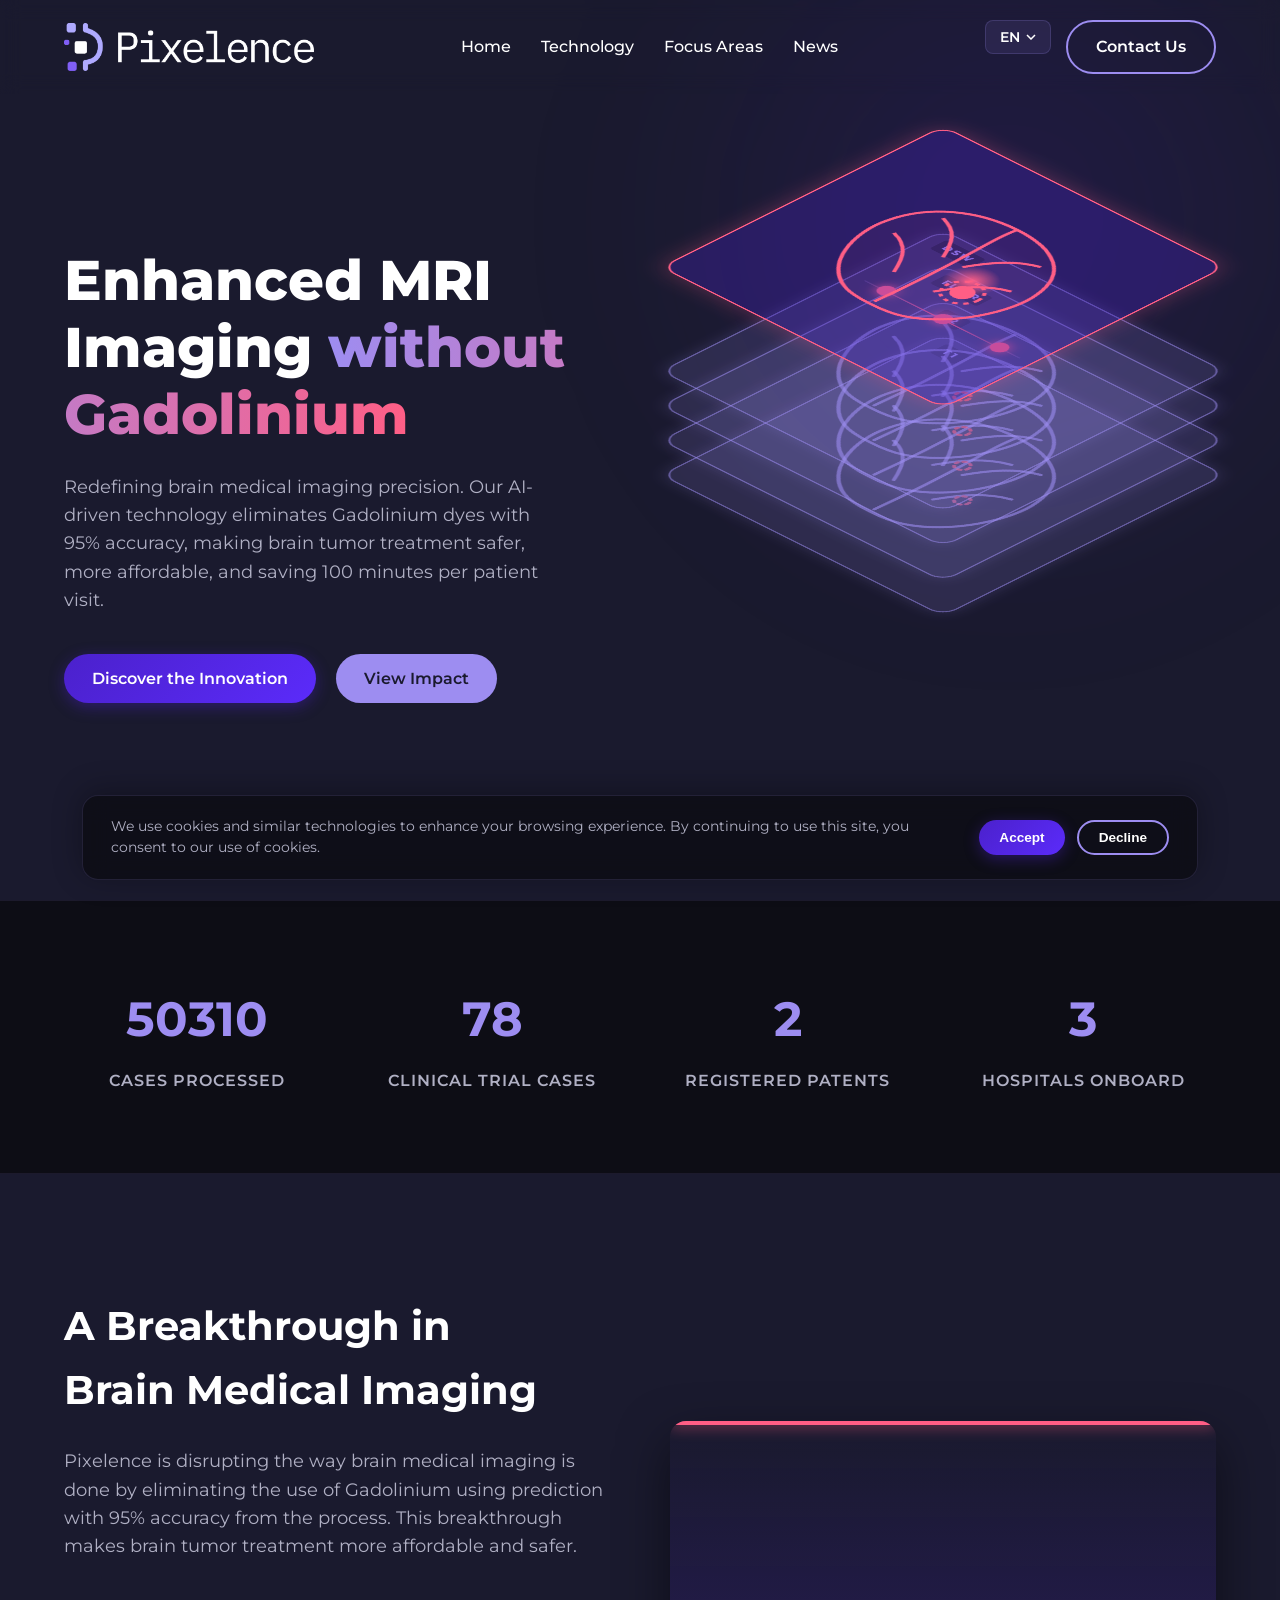
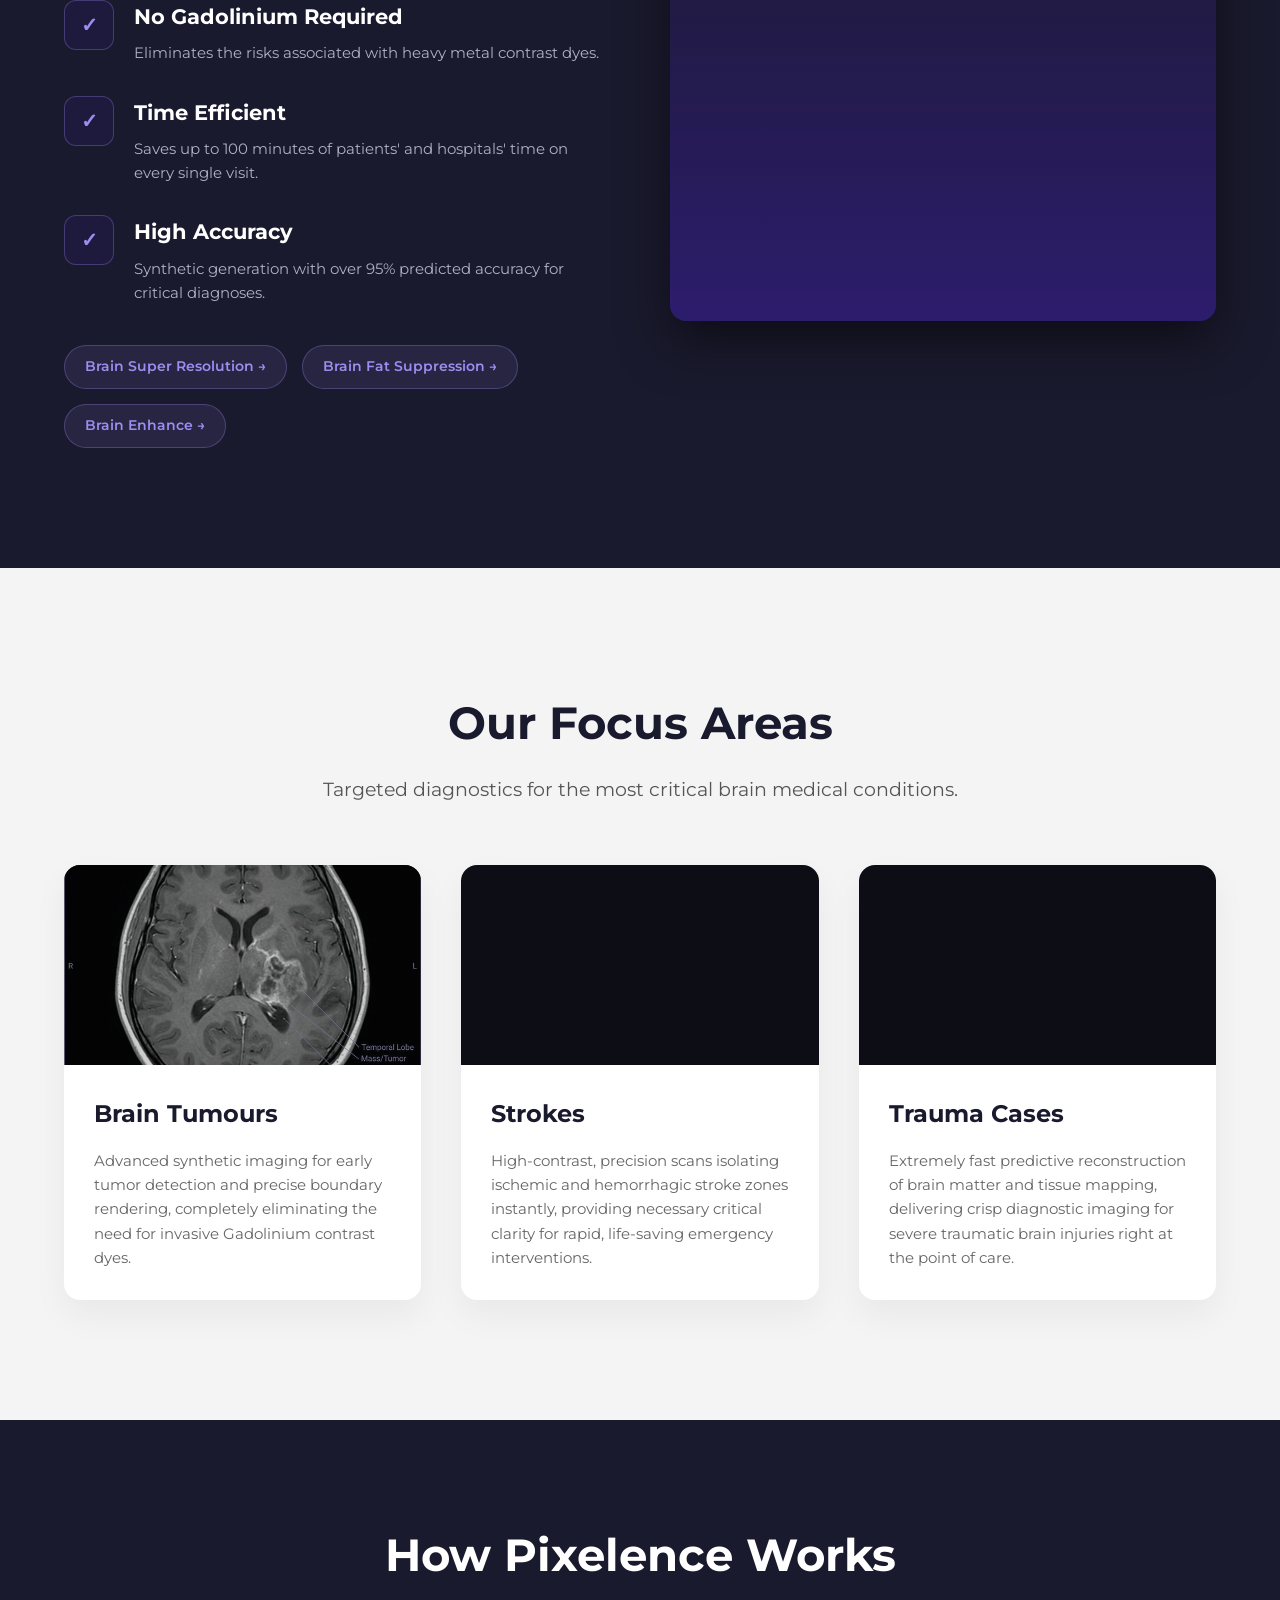
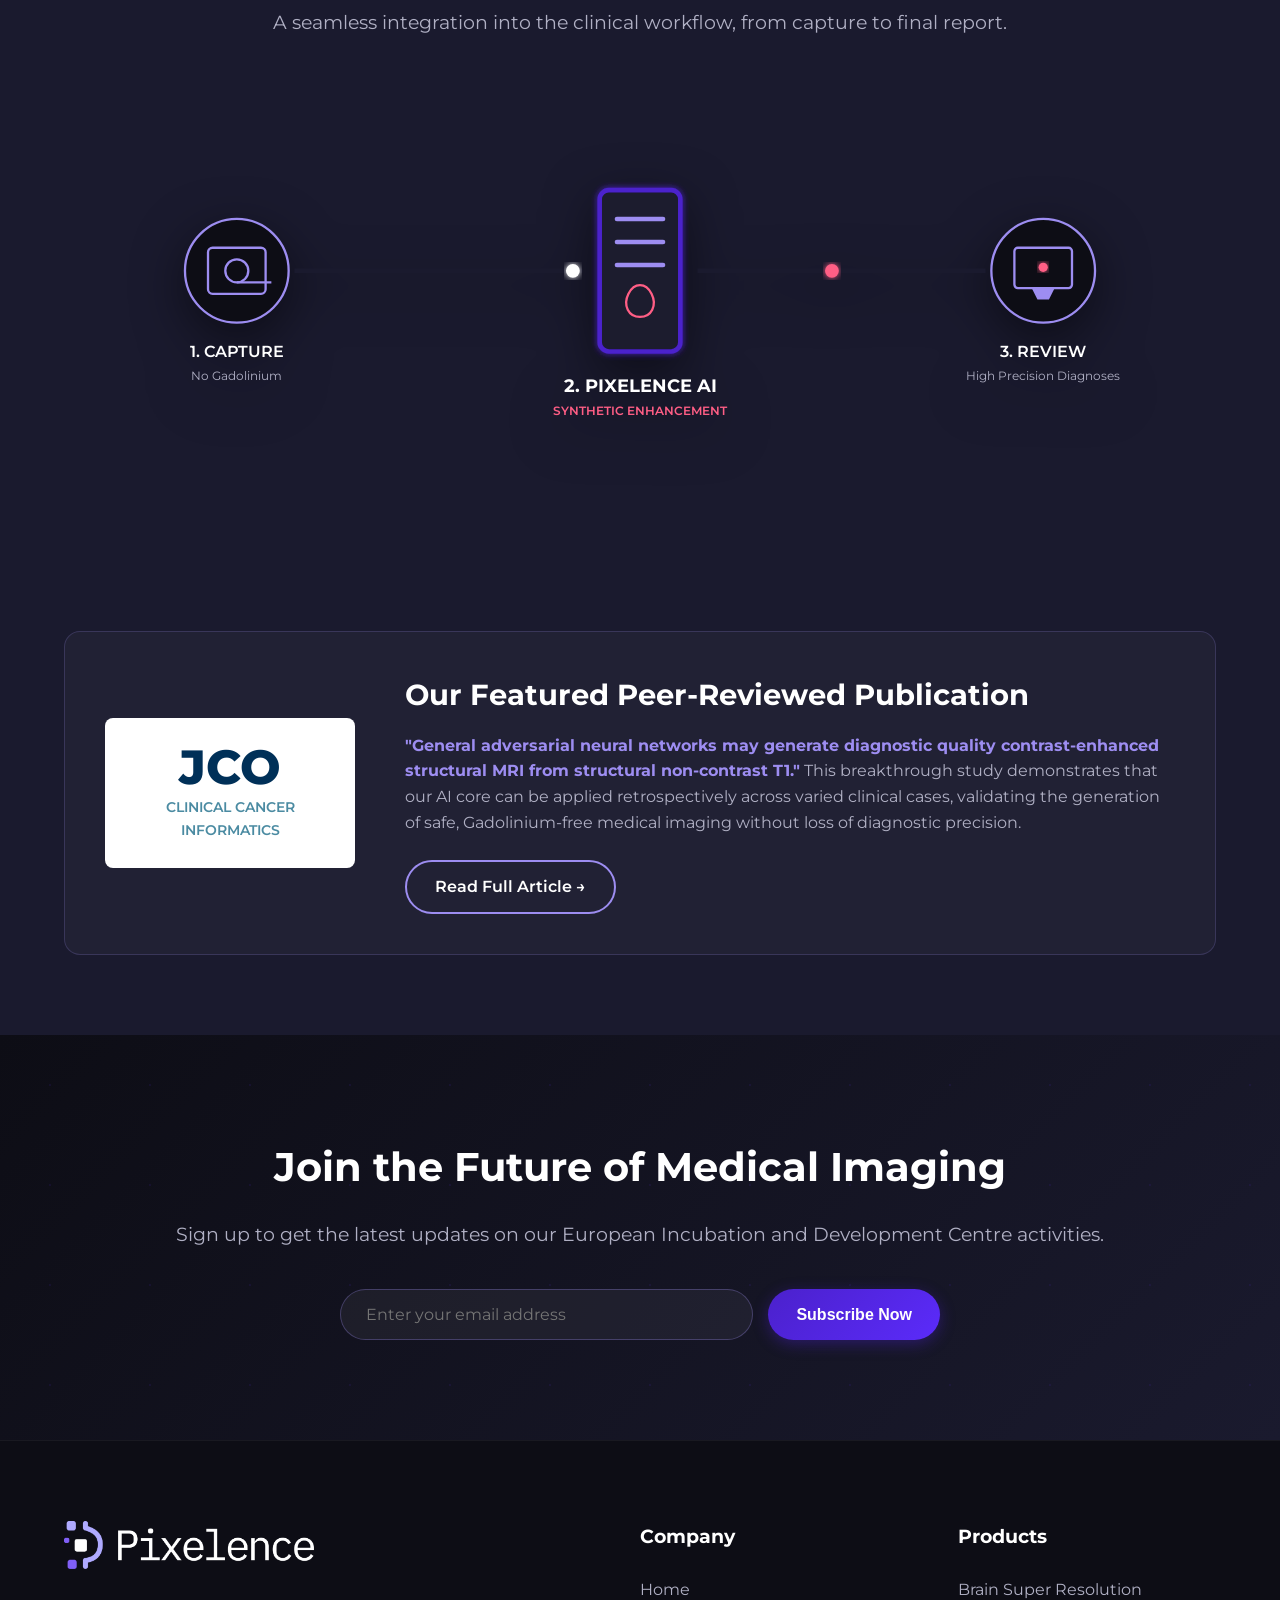
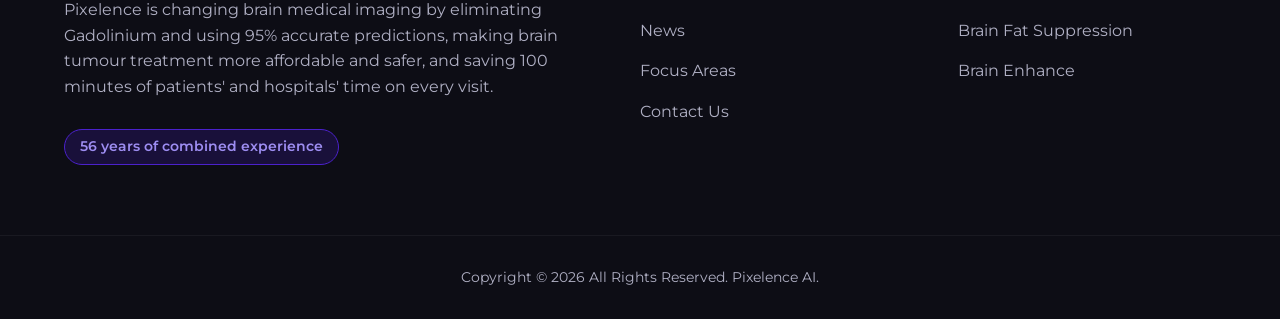
==== commit fb19e8e7: "multi language" ====
--- a/index.html
+++ b/index.html
@@ -1,5 +1,5 @@
 <!DOCTYPE html>
-<html lang="en">
+<html lang="en" data-page="index">
 <head>
     <meta charset="UTF-8">
     <meta name="viewport" content="width=device-width, initial-scale=1.0">
@@ -18,14 +18,27 @@
             </div>
             <nav>
                 <ul class="nav-links">
-                    <li><a href="#home">Home</a></li>
-                    <li><a href="#technology">Technology</a></li>
-                    <li><a href="#focus">Focus Areas</a></li>
-                    <li><a href="news.html">News</a></li>
+                    <li><a href="#home" data-i18n="nav.home">Home</a></li>
+                    <li><a href="#technology" data-i18n="nav.technology">Technology</a></li>
+                    <li><a href="#focus" data-i18n="nav.focusAreas">Focus Areas</a></li>
+                    <li><a href="news.html" data-i18n="nav.news">News</a></li>
                 </ul>
             </nav>
             <div class="nav-actions">
-                <a href="contact.html" class="btn btn-outline">Contact Us</a>
+                <div class="lang-switcher">
+                    <button class="lang-btn" aria-label="Select language">
+                        <span id="current-lang-flag">EN</span>
+                        <svg width="10" height="6" viewBox="0 0 10 6"><polyline points="1 1 5 5 9 1" fill="none" stroke="currentColor" stroke-width="1.5"/></svg>
+                    </button>
+                    <div class="lang-dropdown">
+                        <button class="lang-option active" data-lang="en">EN English</button>
+                        <button class="lang-option" data-lang="ko">KO 한국어</button>
+                        <button class="lang-option" data-lang="ja">JA 日本語</button>
+                        <button class="lang-option" data-lang="de">DE Deutsch</button>
+                        <button class="lang-option" data-lang="fr">FR Français</button>
+                    </div>
+                </div>
+                <a href="contact.html" class="btn btn-outline" data-i18n="nav.contact">Contact Us</a>
             </div>
             <div class="mobile-menu-btn">
                 <span></span>
@@ -40,11 +53,11 @@
             <div class="hero-background"></div>
             <div class="container hero-content">
                 <div class="hero-text">
-                    <h1>Enhanced MRI Imaging <span class="highlight">without Gadolinium</span></h1>
-                    <p>Redefining brain medical imaging precision. Our AI-driven technology eliminates Gadolinium dyes with 95% accuracy, making brain tumor treatment safer, more affordable, and saving 100 minutes per patient visit.</p>
+                    <h1><span data-i18n="index.heroTitle">Enhanced MRI Imaging</span> <span class="highlight" data-i18n="index.heroHighlight">without Gadolinium</span></h1>
+                    <p data-i18n="index.heroDesc">Redefining brain medical imaging precision. Our AI-driven technology eliminates Gadolinium dyes with 95% accuracy, making brain tumor treatment safer, more affordable, and saving 100 minutes per patient visit.</p>
                     <div class="hero-buttons">
-                        <a href="#technology" class="btn btn-primary">Discover the Innovation</a>
-                        <a href="#metrics" class="btn btn-secondary">View Impact</a>
+                        <a href="#technology" class="btn btn-primary" data-i18n="index.btnDiscover">Discover the Innovation</a>
+                        <a href="#metrics" class="btn btn-secondary" data-i18n="index.btnImpact">View Impact</a>
                     </div>
                 </div>
                 <div class="hero-visual">
@@ -77,7 +90,7 @@
 
                         <!-- Output Layer -->
                         <div class="dicom-layer layer-output">
-                            <span class="layer-label highlight">Synthetic MRI Output</span>
+                            <span class="layer-label highlight" data-i18n="index.layerOutput">Synthetic MRI Output</span>
                             <div class="brain-illustration final-brain"></div>
                             <div class="tumor-highlight"></div>
                         </div>
@@ -90,19 +103,19 @@
             <div class="container metrics-grid">
                 <div class="metric-card reveal">
                     <h2 class="counter" data-target="129000">0</h2>
-                    <p>Cases Processed</p>
+                    <p data-i18n="index.metricCases">Cases Processed</p>
                 </div>
                 <div class="metric-card reveal reveal-delay-1">
                     <h2 class="counter" data-target="156">0</h2>
-                    <p>Clinical Trial Cases</p>
+                    <p data-i18n="index.metricTrials">Clinical Trial Cases</p>
                 </div>
                 <div class="metric-card reveal reveal-delay-2">
                     <h2 class="counter" data-target="2">0</h2>
-                    <p>Registered Patents</p>
+                    <p data-i18n="index.metricPatents">Registered Patents</p>
                 </div>
                 <div class="metric-card reveal reveal-delay-3">
                     <h2 class="counter" data-target="3">0</h2>
-                    <p>Hospitals Onboard</p>
+                    <p data-i18n="index.metricHospitals">Hospitals Onboard</p>
                 </div>
             </div>
         </section>
@@ -110,35 +123,35 @@
         <section id="technology" class="technology">
             <div class="container tech-content">
                 <div class="tech-text reveal">
-                    <h2>A Breakthrough in <br/>Brain Medical Imaging</h2>
-                    <p>Pixelence is disrupting the way brain medical imaging is done by eliminating the use of Gadolinium using prediction with 95% accuracy from the process. This breakthrough makes brain tumor treatment more affordable and safer.</p>
+                    <h2><span data-i18n="index.techTitle">A Breakthrough in</span> <br/><span data-i18n="index.techTitleBr">Brain Medical Imaging</span></h2>
+                    <p data-i18n="index.techDesc">Pixelence is disrupting the way brain medical imaging is done by eliminating the use of Gadolinium using prediction with 95% accuracy from the process. This breakthrough makes brain tumor treatment more affordable and safer.</p>
                     <ul class="tech-features">
                         <li>
                             <div class="feature-icon"></div>
                             <div class="feature-details">
-                                <h3>No Gadolinium Required</h3>
-                                <p>Eliminates the risks associated with heavy metal contrast dyes.</p>
+                                <h3 data-i18n="index.featNoGad">No Gadolinium Required</h3>
+                                <p data-i18n="index.featNoGadDesc">Eliminates the risks associated with heavy metal contrast dyes.</p>
                             </div>
                         </li>
                         <li>
                             <div class="feature-icon"></div>
                             <div class="feature-details">
-                                <h3>Time Efficient</h3>
-                                <p>Saves up to 100 minutes of patients' and hospitals' time on every single visit.</p>
+                                <h3 data-i18n="index.featTime">Time Efficient</h3>
+                                <p data-i18n="index.featTimeDesc">Saves up to 100 minutes of patients' and hospitals' time on every single visit.</p>
                             </div>
                         </li>
                         <li>
                             <div class="feature-icon"></div>
                             <div class="feature-details">
-                                <h3>High Accuracy</h3>
-                                <p>Synthetic generation with over 95% predicted accuracy for critical diagnoses.</p>
+                                <h3 data-i18n="index.featAccuracy">High Accuracy</h3>
+                                <p data-i18n="index.featAccuracyDesc">Synthetic generation with over 95% predicted accuracy for critical diagnoses.</p>
                             </div>
                         </li>
                     </ul>
                     <div class="tech-products-links">
-                        <a href="super-resolution.html" class="product-pill">Brain Super Resolution &rarr;</a>
-                        <a href="fat-suppression.html" class="product-pill">Brain Fat Suppression &rarr;</a>
-                        <a href="enhance.html" class="product-pill">Brain Enhance &rarr;</a>
+                        <a href="super-resolution.html" class="product-pill" data-i18n="index.productSR">Brain Super Resolution &rarr;</a>
+                        <a href="fat-suppression.html" class="product-pill" data-i18n="index.productFS">Brain Fat Suppression &rarr;</a>
+                        <a href="enhance.html" class="product-pill" data-i18n="index.productEnhance">Brain Enhance &rarr;</a>
                     </div>
                 </div>
                 <div class="tech-image reveal">
@@ -154,29 +167,29 @@
         <section id="focus" class="focus-areas">
             <div class="container reveal">
                 <div class="section-header center">
-                    <h2>Our Focus Areas</h2>
-                    <p>Targeted diagnostics for the most critical brain medical conditions.</p>
+                    <h2 data-i18n="index.focusTitle">Our Focus Areas</h2>
+                    <p data-i18n="index.focusDesc">Targeted diagnostics for the most critical brain medical conditions.</p>
                 </div>
                 <div class="cards-grid">
                     <div class="focus-card">
                         <div class="card-image tumour"></div>
                         <div class="card-content">
-                            <h3>Brain Tumours</h3>
-                            <p>Advanced synthetic imaging for early tumor detection and precise boundary rendering, completely eliminating the need for invasive Gadolinium contrast dyes.</p>
+                            <h3 data-i18n="index.focusTumours">Brain Tumours</h3>
+                            <p data-i18n="index.focusTumoursDesc">Advanced synthetic imaging for early tumor detection and precise boundary rendering, completely eliminating the need for invasive Gadolinium contrast dyes.</p>
                         </div>
                     </div>
                     <div class="focus-card">
                         <div class="card-image stroke"></div>
                         <div class="card-content">
-                            <h3>Strokes</h3>
-                            <p>High-contrast, precision scans isolating ischemic and hemorrhagic stroke zones instantly, providing necessary critical clarity for rapid, life-saving emergency interventions.</p>
+                            <h3 data-i18n="index.focusStrokes">Strokes</h3>
+                            <p data-i18n="index.focusStrokesDesc">High-contrast, precision scans isolating ischemic and hemorrhagic stroke zones instantly, providing necessary critical clarity for rapid, life-saving emergency interventions.</p>
                         </div>
                     </div>
                     <div class="focus-card">
                         <div class="card-image trauma"></div>
                         <div class="card-content">
-                            <h3>Trauma Cases</h3>
-                            <p>Extremely fast predictive reconstruction of brain matter and tissue mapping, delivering crisp diagnostic imaging for severe traumatic brain injuries right at the point of care.</p>
+                            <h3 data-i18n="index.focusTrauma">Trauma Cases</h3>
+                            <p data-i18n="index.focusTraumaDesc">Extremely fast predictive reconstruction of brain matter and tissue mapping, delivering crisp diagnostic imaging for severe traumatic brain injuries right at the point of care.</p>
                         </div>
                     </div>
                 </div>
@@ -186,8 +199,8 @@
         <section id="process" class="process-workflow">
             <div class="container reveal">
                 <div class="section-header center">
-                    <h2>How Pixelence Works</h2>
-                    <p>A seamless integration into the clinical workflow, from capture to final report.</p>
+                    <h2 data-i18n="index.workflowTitle">How Pixelence Works</h2>
+                    <p data-i18n="index.workflowDesc">A seamless integration into the clinical workflow, from capture to final report.</p>
                 </div>
                 <div class="animated-workflow">
                     <svg viewBox="0 0 1000 300" xmlns="http://www.w3.org/2000/svg" class="workflow-svg">
@@ -218,7 +231,7 @@
                         <circle cx="0" cy="0" r="6" fill="#FFFFFF" filter="url(#glow)">
                             <animateMotion dur="2.5s" repeatCount="indefinite" path="M 200 150 C 350 150, 400 150, 450 150" />
                         </circle>
-                        
+
                         <circle cx="0" cy="0" r="6" fill="#FF5E85" filter="url(#glow)">
                             <animateMotion dur="2.5s" repeatCount="indefinite" path="M 550 150 C 600 150, 650 150, 800 150" begin="1.25s"/>
                         </circle>
@@ -231,8 +244,8 @@
                             <circle cx="50" cy="50" r="10" fill="none" stroke="#9D8DF1" stroke-width="2"/>
                             <!-- Patient bed -->
                             <path d="M 50 60 L 80 60" stroke="#9D8DF1" stroke-width="2"/>
-                            <text x="50" y="125" text-anchor="middle" fill="#FFFFFF" font-family="Montserrat, sans-serif" font-weight="600" font-size="14">1. CAPTURE</text>
-                            <text x="50" y="145" text-anchor="middle" fill="#B0B0C4" font-family="Montserrat, sans-serif" font-weight="400" font-size="10">No Gadolinium</text>
+                            <text x="50" y="125" text-anchor="middle" fill="#FFFFFF" font-family="Montserrat, sans-serif" font-weight="600" font-size="14" data-i18n="index.svgCapture">1. CAPTURE</text>
+                            <text x="50" y="145" text-anchor="middle" fill="#B0B0C4" font-family="Montserrat, sans-serif" font-weight="400" font-size="10" data-i18n="index.svgNoGad">No Gadolinium</text>
                         </g>
 
                         <!-- Node 2: Enhance (AI Server) -->
@@ -244,8 +257,8 @@
                             <line x1="30" y1="75" x2="70" y2="75" stroke="#9D8DF1" stroke-width="4" stroke-linecap="round" class="ai-blink-3"/>
                             <!-- AI Brain -->
                             <path d="M 50 120 C 40 120, 35 110, 40 100 C 45 90, 55 90, 60 100 C 65 110, 60 120, 50 120 Z" fill="none" stroke="#FF5E85" stroke-width="2" class="ai-brain-pulse"/>
-                            <text x="50" y="185" text-anchor="middle" fill="#FFFFFF" font-family="Montserrat, sans-serif" font-weight="700" font-size="16">2. PIXELENCE AI</text>
-                            <text x="50" y="205" text-anchor="middle" fill="#FF5E85" font-family="Montserrat, sans-serif" font-weight="600" font-size="10">SYNTHETIC ENHANCEMENT</text>
+                            <text x="50" y="185" text-anchor="middle" fill="#FFFFFF" font-family="Montserrat, sans-serif" font-weight="700" font-size="16" data-i18n="index.svgAI">2. PIXELENCE AI</text>
+                            <text x="50" y="205" text-anchor="middle" fill="#FF5E85" font-family="Montserrat, sans-serif" font-weight="600" font-size="10" data-i18n="index.svgSynthetic">SYNTHETIC ENHANCEMENT</text>
                         </g>
 
                         <!-- Node 3: Review (Radiologist/Monitor) -->
@@ -257,8 +270,8 @@
                             <path d="M 40 65 L 60 65 L 55 75 L 45 75 Z" fill="#9D8DF1"/>
                             <!-- Tumor finding on screen -->
                             <circle cx="50" cy="47" r="4" fill="#FF5E85" filter="url(#glow)" class="diagnostic-pulse"/>
-                            <text x="50" y="125" text-anchor="middle" fill="#FFFFFF" font-family="Montserrat, sans-serif" font-weight="600" font-size="14">3. REVIEW</text>
-                            <text x="50" y="145" text-anchor="middle" fill="#B0B0C4" font-family="Montserrat, sans-serif" font-weight="400" font-size="10">High Precision Diagnoses</text>
+                            <text x="50" y="125" text-anchor="middle" fill="#FFFFFF" font-family="Montserrat, sans-serif" font-weight="600" font-size="14" data-i18n="index.svgReview">3. REVIEW</text>
+                            <text x="50" y="145" text-anchor="middle" fill="#B0B0C4" font-family="Montserrat, sans-serif" font-weight="400" font-size="10" data-i18n="index.svgPrecision">High Precision Diagnoses</text>
                         </g>
                     </svg>
                 </div>
@@ -273,9 +286,9 @@
                         <span class="cci-text">Clinical Cancer Informatics</span>
                     </div>
                     <div class="pub-content">
-                        <h3>Our Featured Peer-Reviewed Publication</h3>
-                        <p><strong>"General adversarial neural networks may generate diagnostic quality contrast-enhanced structural MRI from structural non-contrast T1."</strong> This breakthrough study demonstrates that our AI core can be applied retrospectively across varied clinical cases, validating the generation of safe, Gadolinium-free medical imaging without loss of diagnostic precision.</p>
-                        <a href="https://ascopubs.org/doi/10.1200/CCI.23.00266#:~:text=General%20adversarial%20neural%20networks%20may,it%20can%20be%20applied%20retrospectively" target="_blank" rel="noopener noreferrer" class="btn btn-outline pub-btn">Read Full Article &rarr;</a>
+                        <h3 data-i18n="index.pubTitle">Our Featured Peer-Reviewed Publication</h3>
+                        <p data-i18n-html="index.pubDesc"><strong>"General adversarial neural networks may generate diagnostic quality contrast-enhanced structural MRI from structural non-contrast T1."</strong> This breakthrough study demonstrates that our AI core can be applied retrospectively across varied clinical cases, validating the generation of safe, Gadolinium-free medical imaging without loss of diagnostic precision.</p>
+                        <a href="https://ascopubs.org/doi/10.1200/CCI.23.00266#:~:text=General%20adversarial%20neural%20networks%20may,it%20can%20be%20applied%20retrospectively" target="_blank" rel="noopener noreferrer" class="btn btn-outline pub-btn" data-i18n="index.pubBtn">Read Full Article &rarr;</a>
                     </div>
                 </div>
             </div>
@@ -283,11 +296,11 @@
 
         <section id="cta" class="cta">
             <div class="container cta-container reveal">
-                <h2>Join the Future of Medical Imaging</h2>
-                <p>Sign up to get the latest updates on our European Incubation and Development Centre activities.</p>
+                <h2 data-i18n="index.ctaTitle">Join the Future of Medical Imaging</h2>
+                <p data-i18n="index.ctaDesc">Sign up to get the latest updates on our European Incubation and Development Centre activities.</p>
                 <form class="cta-form">
-                    <input type="email" placeholder="Enter your email address" required>
-                    <button type="submit" class="btn btn-primary">Subscribe Now</button>
+                    <input type="email" placeholder="Enter your email address" data-i18n-placeholder="index.ctaPlaceholder" required>
+                    <button type="submit" class="btn btn-primary" data-i18n="index.ctaBtn">Subscribe Now</button>
                 </form>
             </div>
         </section>
@@ -301,31 +314,44 @@
                         <img src="Assets/Logo-White.png" alt="Pixelence" class="brand-logo">
                     </a>
                 </div>
-                <p>Pixelence is changing brain medical imaging by eliminating Gadolinium and using 95% accurate predictions, making brain tumour treatment more affordable and safer, and saving 100 minutes of patients' and hospitals' time on every visit.</p>
-                <p class="experience-badge">56 years of combined experience</p>
+                <p data-i18n="footer.description">Pixelence is changing brain medical imaging by eliminating Gadolinium and using 95% accurate predictions, making brain tumour treatment more affordable and safer, and saving 100 minutes of patients' and hospitals' time on every visit.</p>
+                <p class="experience-badge" data-i18n="footer.experience">56 years of combined experience</p>
             </div>
             <div class="footer-links">
-                <h4>Company</h4>
+                <h4 data-i18n="footer.company">Company</h4>
                 <ul>
-                    <li><a href="#home">Home</a></li>
-                    <li><a href="news.html">News</a></li>
-                    <li><a href="#focus">Focus Areas</a></li>
-                    <li><a href="contact.html">Contact Us</a></li>
+                    <li><a href="#home" data-i18n="footer.home">Home</a></li>
+                    <li><a href="news.html" data-i18n="footer.news">News</a></li>
+                    <li><a href="#focus" data-i18n="footer.focusAreas">Focus Areas</a></li>
+                    <li><a href="contact.html" data-i18n="footer.contactUs">Contact Us</a></li>
                 </ul>
             </div>
             <div class="footer-links">
-                <h4>Products</h4>
+                <h4 data-i18n="footer.products">Products</h4>
                 <ul>
-                    <li><a href="super-resolution.html">Brain Super Resolution</a></li>
-                    <li><a href="fat-suppression.html">Brain Fat Suppression</a></li>
-                    <li><a href="enhance.html">Brain Enhance</a></li>
+                    <li><a href="super-resolution.html" data-i18n="footer.brainSuperRes">Brain Super Resolution</a></li>
+                    <li><a href="fat-suppression.html" data-i18n="footer.brainFatSup">Brain Fat Suppression</a></li>
+                    <li><a href="enhance.html" data-i18n="footer.brainEnhance">Brain Enhance</a></li>
                 </ul>
             </div>
         </div>
         <div class="footer-bottom">
-            <p>Copyright &copy; 2026 All Rights Reserved. Pixelence AI.</p>
+            <p data-i18n="footer.copyright">Copyright &copy; 2026 All Rights Reserved. Pixelence AI.</p>
         </div>
     </footer>
+
+    <!-- Cookie Consent Banner -->
+    <div id="cookie-consent" class="cookie-banner" style="display: none;">
+        <div class="cookie-content">
+            <p data-i18n="cookie.message">We use cookies and similar technologies to enhance your browsing experience. By continuing to use this site, you consent to our use of cookies.</p>
+            <div class="cookie-actions">
+                <button id="cookie-accept" class="btn btn-primary" data-i18n="cookie.accept">Accept</button>
+                <button id="cookie-decline" class="btn btn-outline" data-i18n="cookie.decline">Decline</button>
+            </div>
+        </div>
+    </div>
+
+    <script src="translations.js"></script>
     <script src="script.js"></script>
 </body>
 </html>
--- a/styles.css
+++ b/styles.css
@@ -159,6 +159,7 @@
     flex-direction: column;
     gap: 5px;
     cursor: pointer;
+    z-index: 1001;
 }
 
 .mobile-menu-btn span {
@@ -166,6 +167,19 @@
     height: 3px;
     background-color: var(--text-light);
     border-radius: 3px;
+    transition: transform 0.3s ease, opacity 0.3s ease;
+}
+
+.mobile-menu-btn.active span:nth-child(1) {
+    transform: translateY(8px) rotate(45deg);
+}
+
+.mobile-menu-btn.active span:nth-child(2) {
+    opacity: 0;
+}
+
+.mobile-menu-btn.active span:nth-child(3) {
+    transform: translateY(-8px) rotate(-45deg);
 }
 
 /* Hero Section */
@@ -182,8 +196,8 @@
     position: absolute;
     top: -20%;
     right: -10%;
-    width: 800px;
-    height: 800px;
+    width: min(800px, 100vw);
+    height: min(800px, 100vw);
     background: radial-gradient(circle, rgba(75, 33, 204, 0.15) 0%, rgba(26, 26, 46, 0) 70%);
     border-radius: 50%;
     z-index: -1;
@@ -1137,6 +1151,16 @@
     }
 
     .hero-buttons {
+        flex-wrap: wrap;
+        justify-content: center;
+    }
+
+    .dicom-stack {
+        width: min(400px, 80vw);
+        height: min(400px, 80vw);
+    }
+
+    .hero-buttons {
         justify-content: center;
     }
 
@@ -1156,9 +1180,47 @@
 
 @media (max-width: 768px) {
 
-    .nav-links,
+    .nav-content {
+        flex-wrap: wrap;
+    }
+
+    .nav-links {
+        display: none;
+        flex-direction: column;
+        width: 100%;
+        order: 3;
+        padding: 20px 0 10px;
+        gap: 0;
+    }
+
+    .nav-links.active {
+        display: flex;
+    }
+
+    .nav-links li a {
+        display: block;
+        padding: 12px 0;
+        border-bottom: 1px solid rgba(157, 141, 241, 0.1);
+    }
+
+    .nav-links li:last-child a {
+        border-bottom: none;
+    }
+
     .nav-actions {
         display: none;
+        width: 100%;
+        order: 4;
+        padding: 10px 0 5px;
+    }
+
+    .nav-actions.active {
+        display: flex;
+    }
+
+    .nav-actions .btn {
+        width: 100%;
+        text-align: center;
     }
 
     .mobile-menu-btn {
@@ -1177,4 +1239,188 @@
     .hero-text h1 {
         font-size: 2.5rem;
     }
+
+    .hero {
+        padding: 120px 0 60px;
+        min-height: auto;
+    }
+
+    .hero-background {
+        top: -10%;
+        right: -20%;
+        width: 100vw;
+        height: 100vw;
+    }
+
+    .dicom-stack {
+        width: min(300px, 75vw);
+        height: min(300px, 75vw);
+    }
+
+    .hero-buttons {
+        flex-direction: column;
+        align-items: stretch;
+    }
+
+    .hero-buttons .btn {
+        text-align: center;
+    }
+
+    .product-hero {
+        padding: 120px 0 60px;
+    }
+
+    .hero-left h1 {
+        font-size: 2.2rem;
+    }
+}
+
+/* ── Language Switcher ── */
+.lang-switcher {
+    position: relative;
+}
+
+.lang-btn {
+    display: flex;
+    align-items: center;
+    gap: 6px;
+    padding: 8px 14px;
+    background: rgba(157, 141, 241, 0.1);
+    border: 1px solid rgba(157, 141, 241, 0.2);
+    border-radius: 8px;
+    color: var(--text-light);
+    font-family: var(--font-primary);
+    font-weight: 600;
+    font-size: 0.85rem;
+    cursor: pointer;
+    transition: var(--transition);
+}
+
+.lang-btn:hover {
+    background: rgba(157, 141, 241, 0.2);
+    border-color: rgba(157, 141, 241, 0.4);
+}
+
+.lang-dropdown {
+    position: absolute;
+    top: calc(100% + 8px);
+    right: 0;
+    min-width: 160px;
+    background: rgba(13, 13, 21, 0.95);
+    backdrop-filter: blur(12px);
+    -webkit-backdrop-filter: blur(12px);
+    border: 1px solid rgba(157, 141, 241, 0.15);
+    border-radius: 12px;
+    padding: 8px;
+    display: none;
+    flex-direction: column;
+    box-shadow: 0 8px 32px rgba(0, 0, 0, 0.4);
+    z-index: 1002;
+}
+
+.lang-dropdown.open {
+    display: flex;
+}
+
+.lang-option {
+    padding: 10px 14px;
+    background: none;
+    border: none;
+    color: var(--text-muted);
+    font-family: var(--font-primary);
+    font-size: 0.85rem;
+    text-align: left;
+    cursor: pointer;
+    border-radius: 8px;
+    transition: var(--transition);
+}
+
+.lang-option:hover,
+.lang-option.active {
+    background: rgba(157, 141, 241, 0.15);
+    color: var(--text-light);
+}
+
+/* ── Cookie Consent Banner ── */
+.cookie-banner {
+    position: fixed;
+    bottom: 0;
+    left: 0;
+    right: 0;
+    z-index: 10000;
+    padding: 20px;
+    display: flex;
+    justify-content: center;
+    animation: cookieSlideUp 0.4s ease;
+}
+
+@keyframes cookieSlideUp {
+    from { transform: translateY(100%); opacity: 0; }
+    to   { transform: translateY(0);    opacity: 1; }
+}
+
+.cookie-content {
+    display: flex;
+    align-items: center;
+    gap: 24px;
+    max-width: 1200px;
+    width: 90%;
+    padding: 20px 28px;
+    background: rgba(13, 13, 21, 0.85);
+    backdrop-filter: blur(12px);
+    -webkit-backdrop-filter: blur(12px);
+    border: 1px solid rgba(157, 141, 241, 0.15);
+    border-radius: var(--border-radius);
+    box-shadow: 0 -4px 30px rgba(0, 0, 0, 0.3);
+}
+
+.cookie-content p {
+    flex: 1;
+    font-size: 0.9rem;
+    color: var(--text-muted);
+    line-height: 1.5;
+    margin: 0;
+}
+
+.cookie-actions {
+    display: flex;
+    gap: 12px;
+    flex-shrink: 0;
+}
+
+.cookie-actions .btn {
+    padding: 8px 20px;
+    font-size: 0.85rem;
+}
+
+/* ── Mobile: Language Switcher & Cookie Banner ── */
+@media (max-width: 768px) {
+    .lang-switcher {
+        width: 100%;
+    }
+
+    .lang-btn {
+        width: 100%;
+        justify-content: center;
+    }
+
+    .lang-dropdown {
+        position: static;
+        width: 100%;
+        margin-top: 8px;
+    }
+
+    .cookie-content {
+        flex-direction: column;
+        text-align: center;
+        gap: 16px;
+    }
+
+    .cookie-actions {
+        width: 100%;
+    }
+
+    .cookie-actions .btn {
+        flex: 1;
+    }
 }
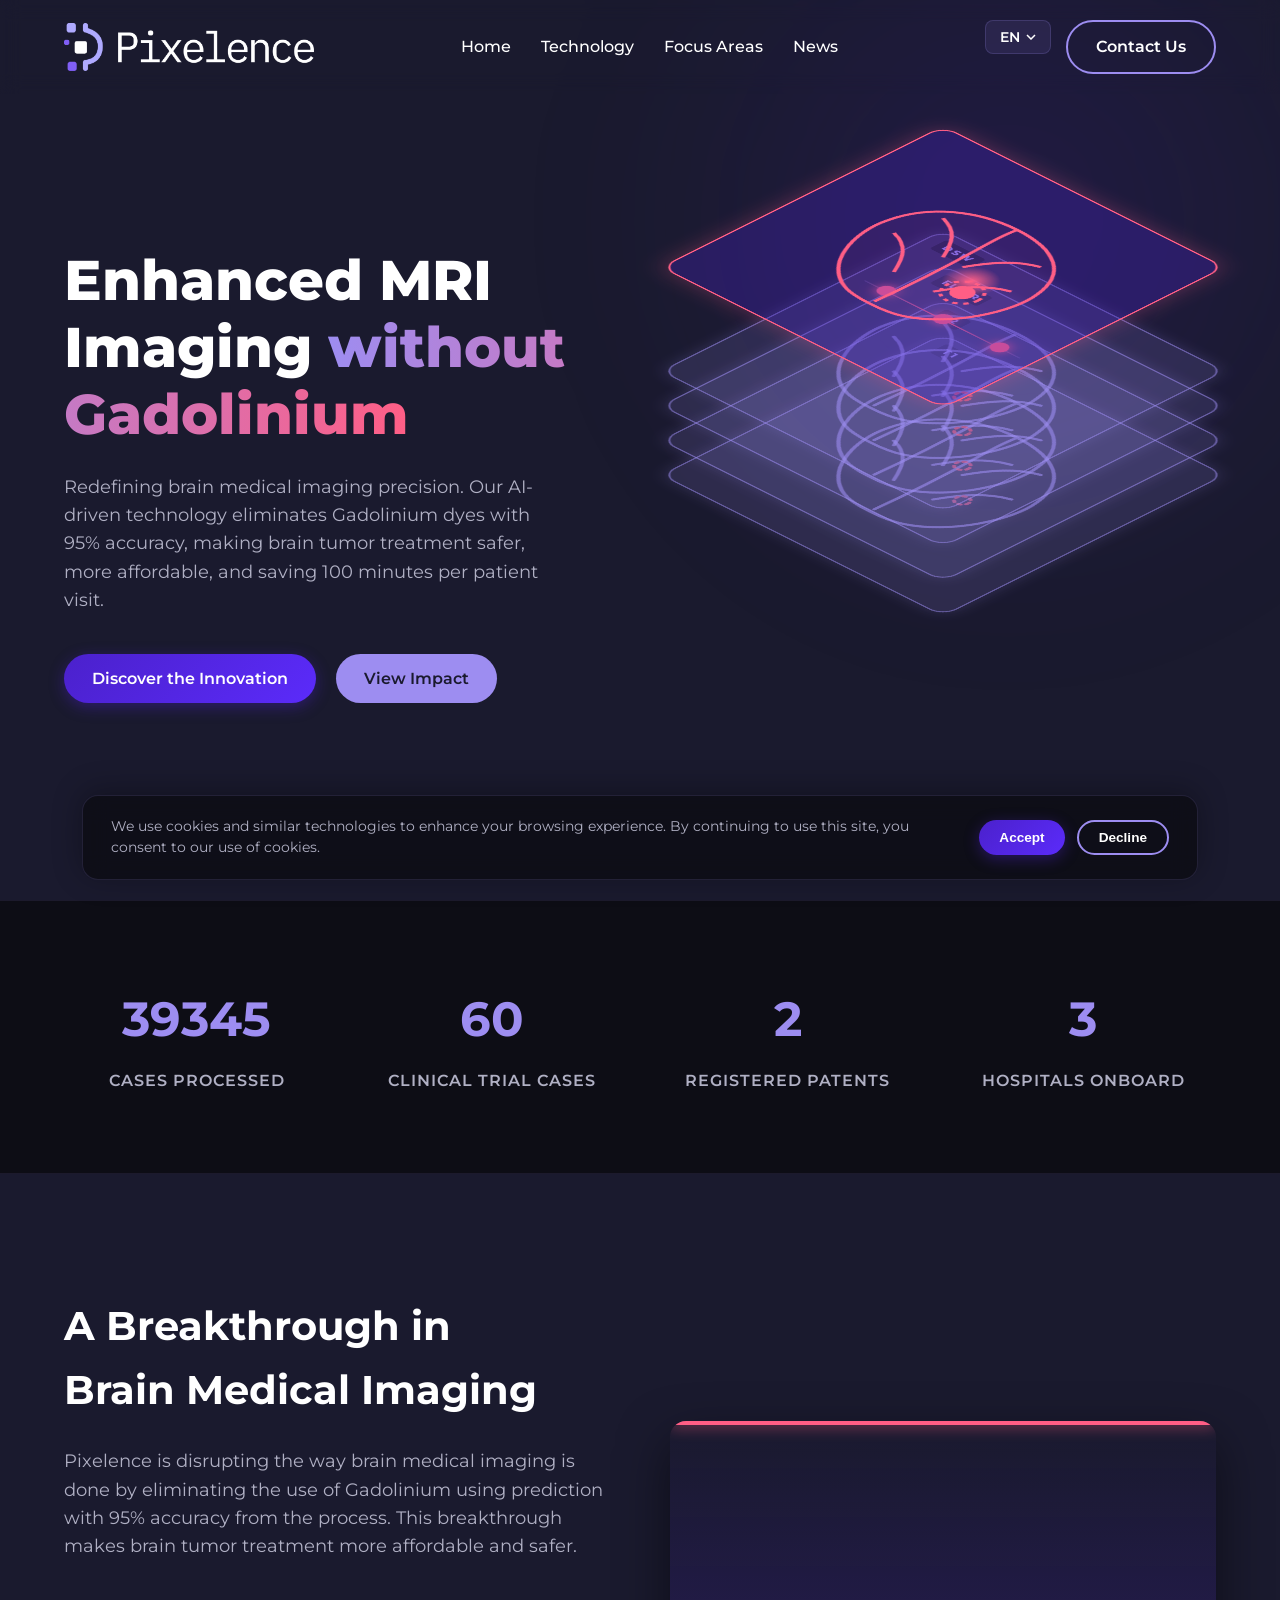
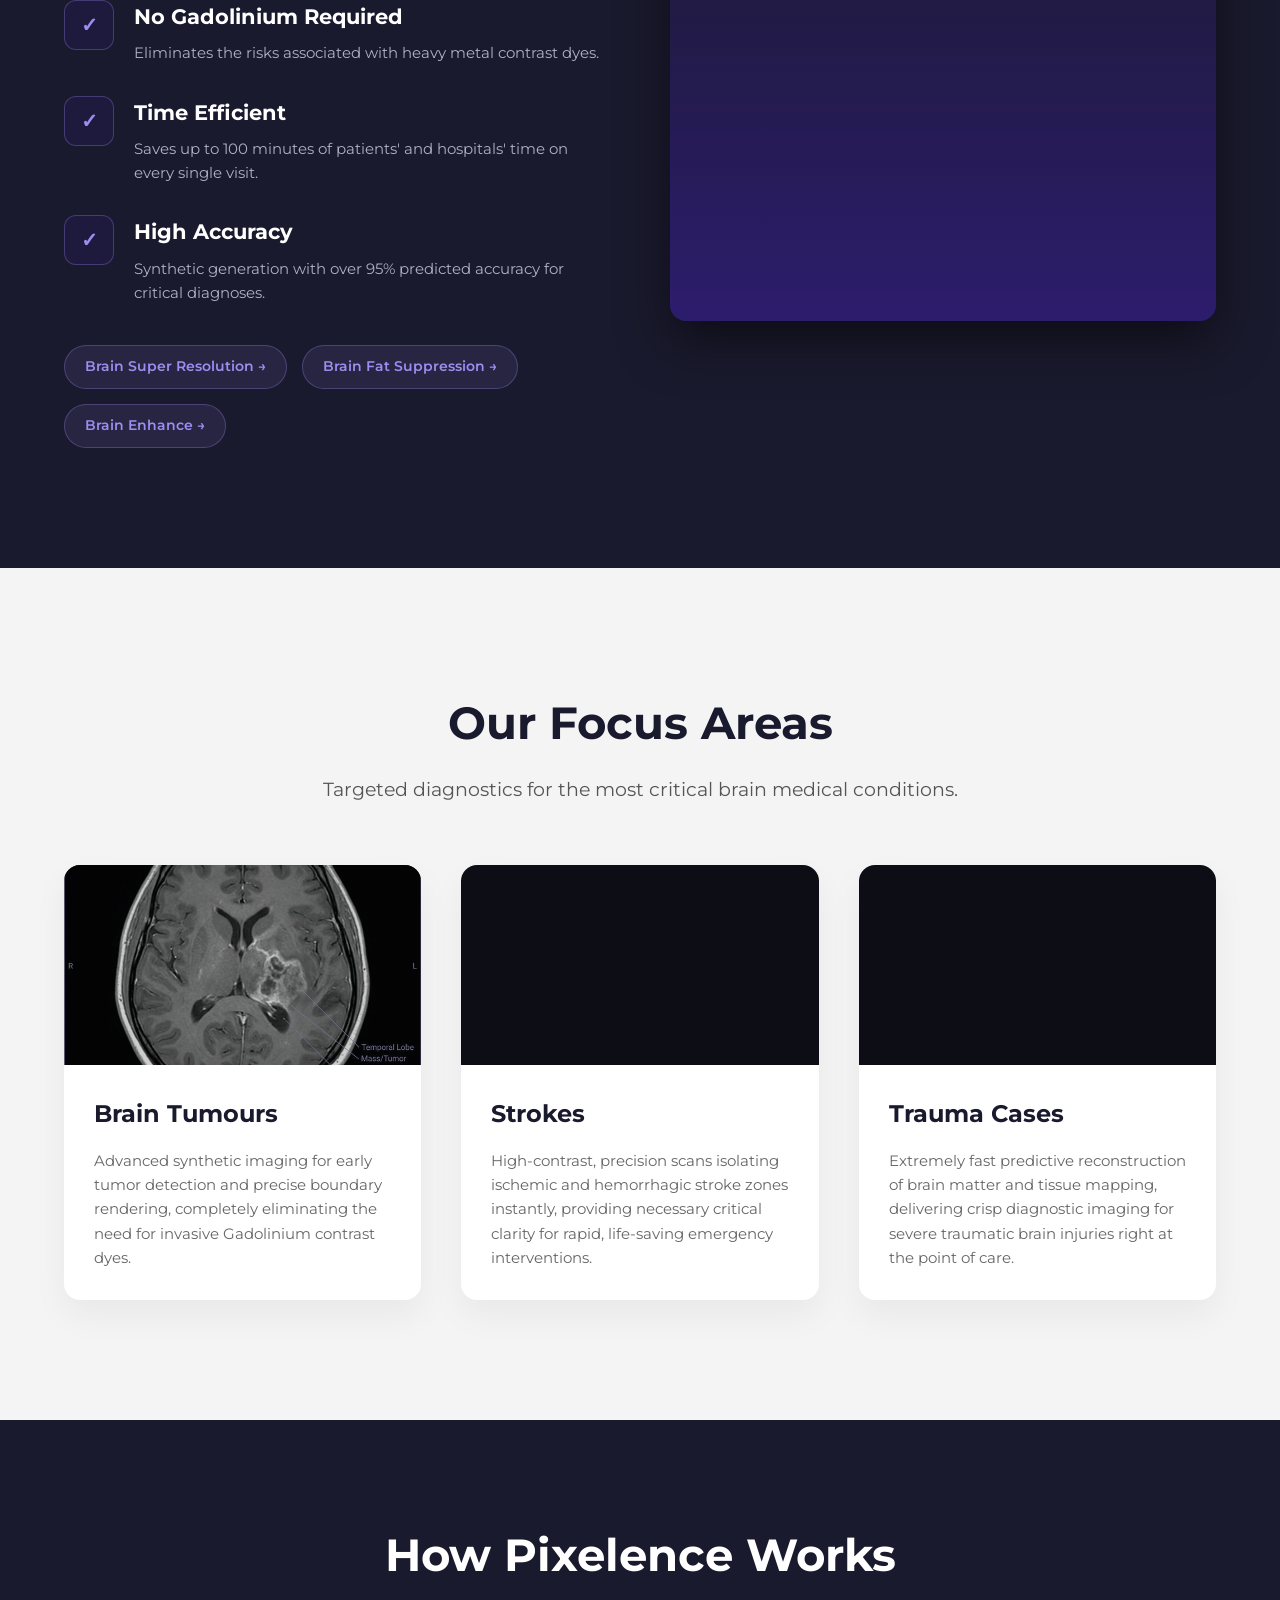
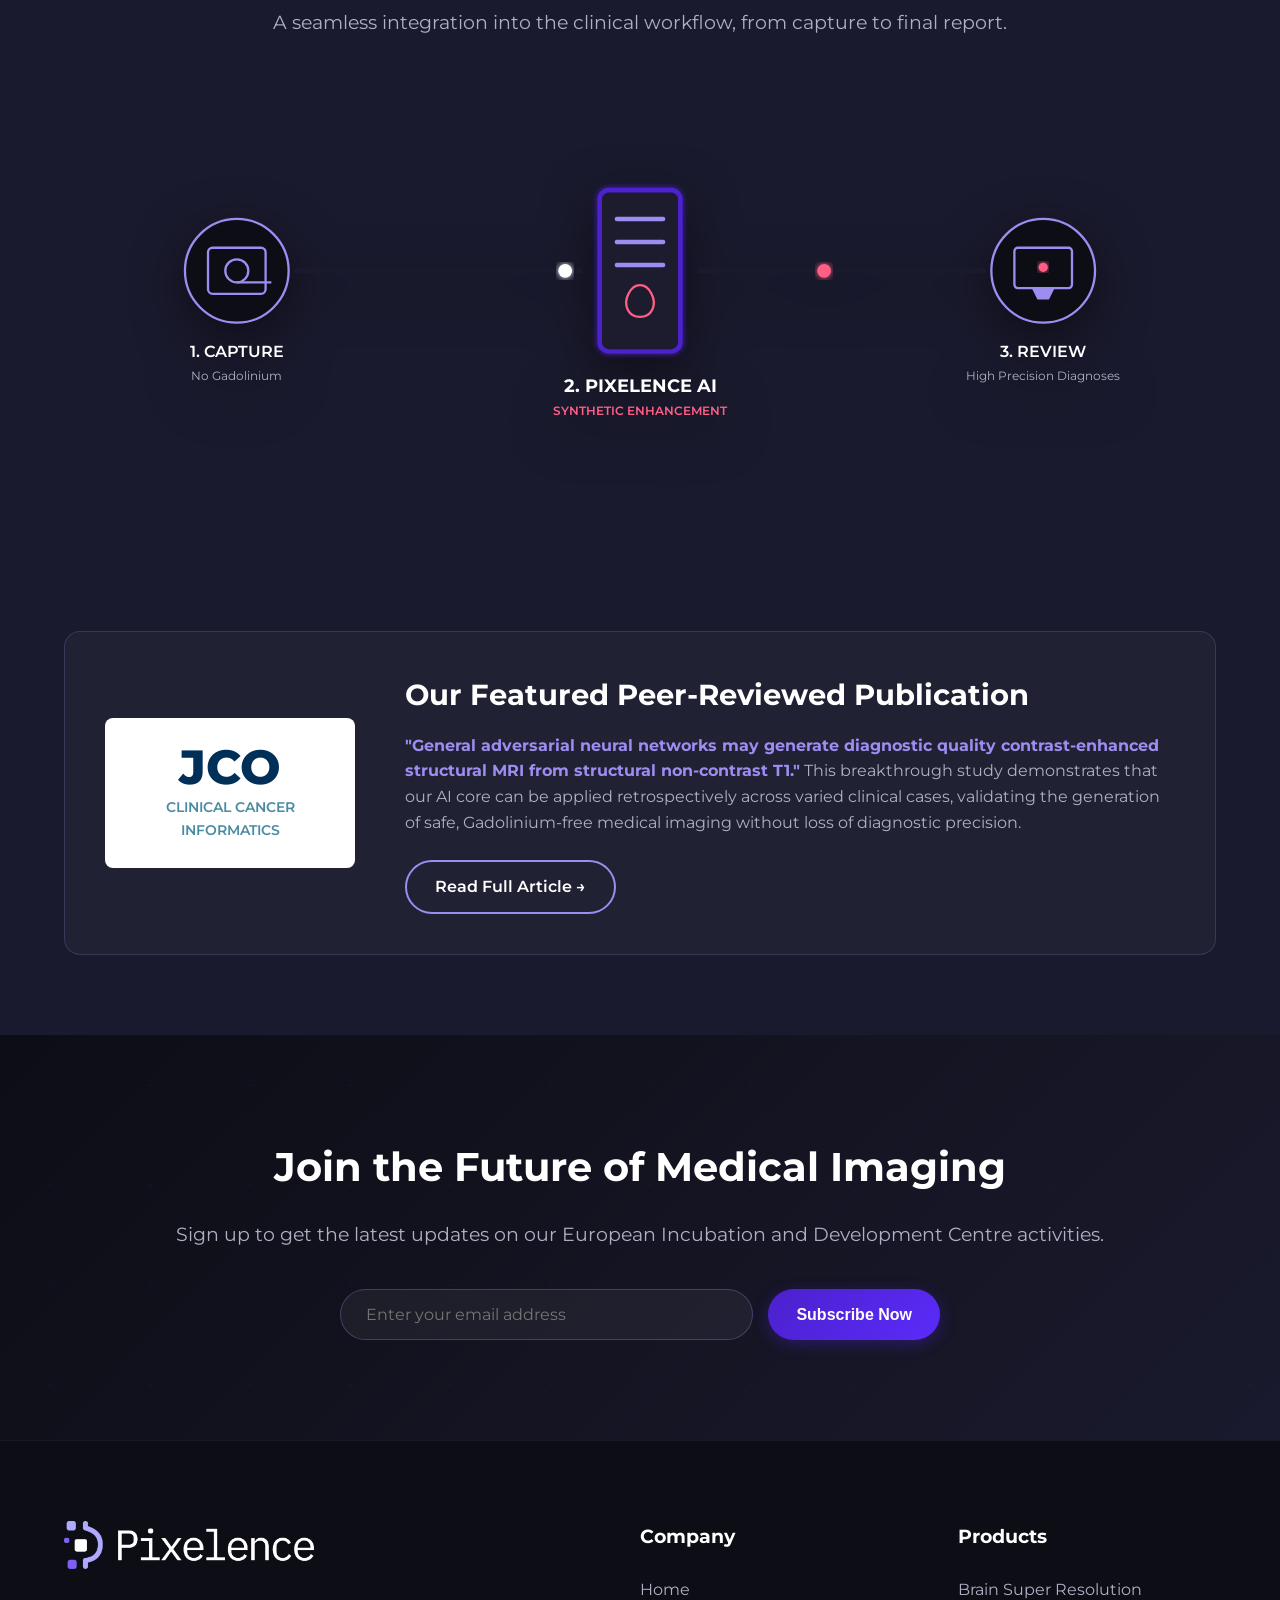
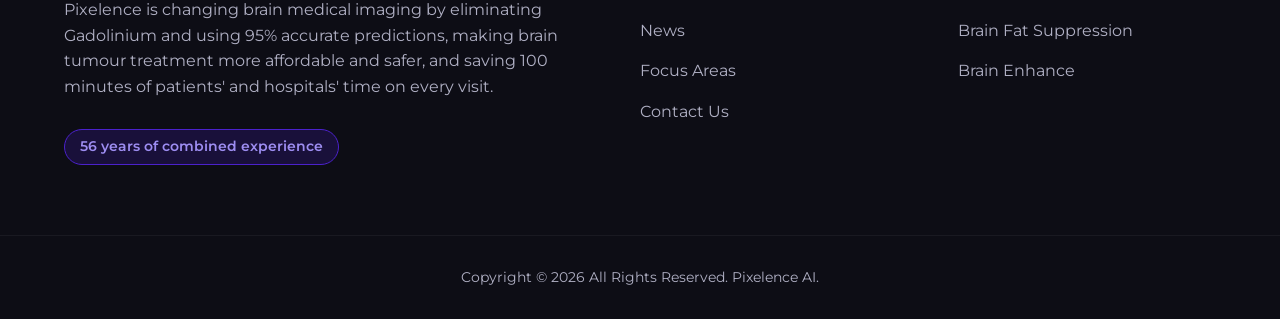
==== commit dce0e5de: "missing news items" ====
--- a/index.html
+++ b/index.html
@@ -304,6 +304,47 @@
                 </form>
             </div>
         </section>
+        <section id="partners" class="partners-section" style="display: none;">
+            <div class="container reveal">
+                <div class="section-header center">
+                    <h2 data-i18n="index.partnersTitle">Our Partners</h2>
+                    <p data-i18n="index.partnersDesc">Backed by leading investment bodies and working with top clinical institutions.</p>
+                </div>
+
+                <div class="partners-category">
+                    <h3 class="partners-category-label" data-i18n="index.partnersInvestment">Investment Partners</h3>
+                    <div class="partners-logos">
+                        <div class="partner-logo-card dark-bg">
+                            <img src="Assets/Partners/cradle-fund.png" alt="Cradle Fund">
+                        </div>
+                        <div class="partner-logo-card">
+                            <img src="Assets/Partners/mranti-sandbox.png" alt="MRANTI Sandbox">
+                        </div>
+                        <div class="partner-logo-card">
+                            <img src="Assets/Partners/watchtower-friends.png" alt="Watch Tower Friends">
+                        </div>
+                    </div>
+                </div>
+
+                <div class="partners-category">
+                    <h3 class="partners-category-label" data-i18n="index.partnersClinical">Clinical Trial Partners</h3>
+                    <div class="partners-logos">
+                        <div class="partner-logo-card">
+                            <img src="Assets/Partners/kanser-negara.png" alt="Kanser Negara">
+                        </div>
+                        <div class="partner-logo-card">
+                            <img src="Assets/Partners/husm-penang.png" alt="HUSM Penang">
+                        </div>
+                        <div class="partner-logo-card">
+                            <img src="Assets/Partners/idc.svg" alt="Islamabad Diagnosis Centers IDC">
+                        </div>
+                        <div class="partner-logo-card">
+                            <img src="Assets/Partners/sohag-university.png" alt="Sohag University">
+                        </div>
+                    </div>
+                </div>
+            </div>
+        </section>
     </main>
 
     <footer>
--- a/styles.css
+++ b/styles.css
@@ -852,6 +852,64 @@
     display: inline-block;
 }
 
+/* Partners Section */
+.partners-section {
+    padding: 100px 0;
+    background: var(--bg-dark);
+}
+
+.partners-category {
+    margin-top: 50px;
+}
+
+.partners-category-label {
+    text-align: center;
+    font-size: 1rem;
+    font-weight: 600;
+    color: var(--secondary-color);
+    text-transform: uppercase;
+    letter-spacing: 2px;
+    margin-bottom: 30px;
+}
+
+.partners-logos {
+    display: flex;
+    justify-content: center;
+    align-items: center;
+    flex-wrap: wrap;
+    gap: 30px;
+}
+
+.partner-logo-card {
+    display: flex;
+    align-items: center;
+    justify-content: center;
+    background: rgba(255, 255, 255, 0.95);
+    border-radius: 12px;
+    padding: 20px 30px;
+    min-width: 180px;
+    height: 90px;
+    transition: var(--transition);
+    border: 1px solid rgba(157, 141, 241, 0.1);
+}
+
+.partner-logo-card:hover {
+    transform: translateY(-5px);
+    box-shadow: 0 10px 30px rgba(75, 33, 204, 0.2);
+    border-color: var(--secondary-color);
+}
+
+.partner-logo-card img {
+    max-height: 55px;
+    max-width: 150px;
+    object-fit: contain;
+}
+
+.partner-logo-card.dark-bg {
+    background: var(--bg-darker);
+    border: 1px solid rgba(157, 141, 241, 0.2);
+}
+
 /* CTA Section */
 .cta {
     padding: 100px 0;
@@ -1175,6 +1233,11 @@
 
     .footer-content {
         grid-template-columns: 1fr;
+    }
+
+    .partner-logo-card {
+        min-width: 150px;
+        padding: 15px 20px;
     }
 }
 
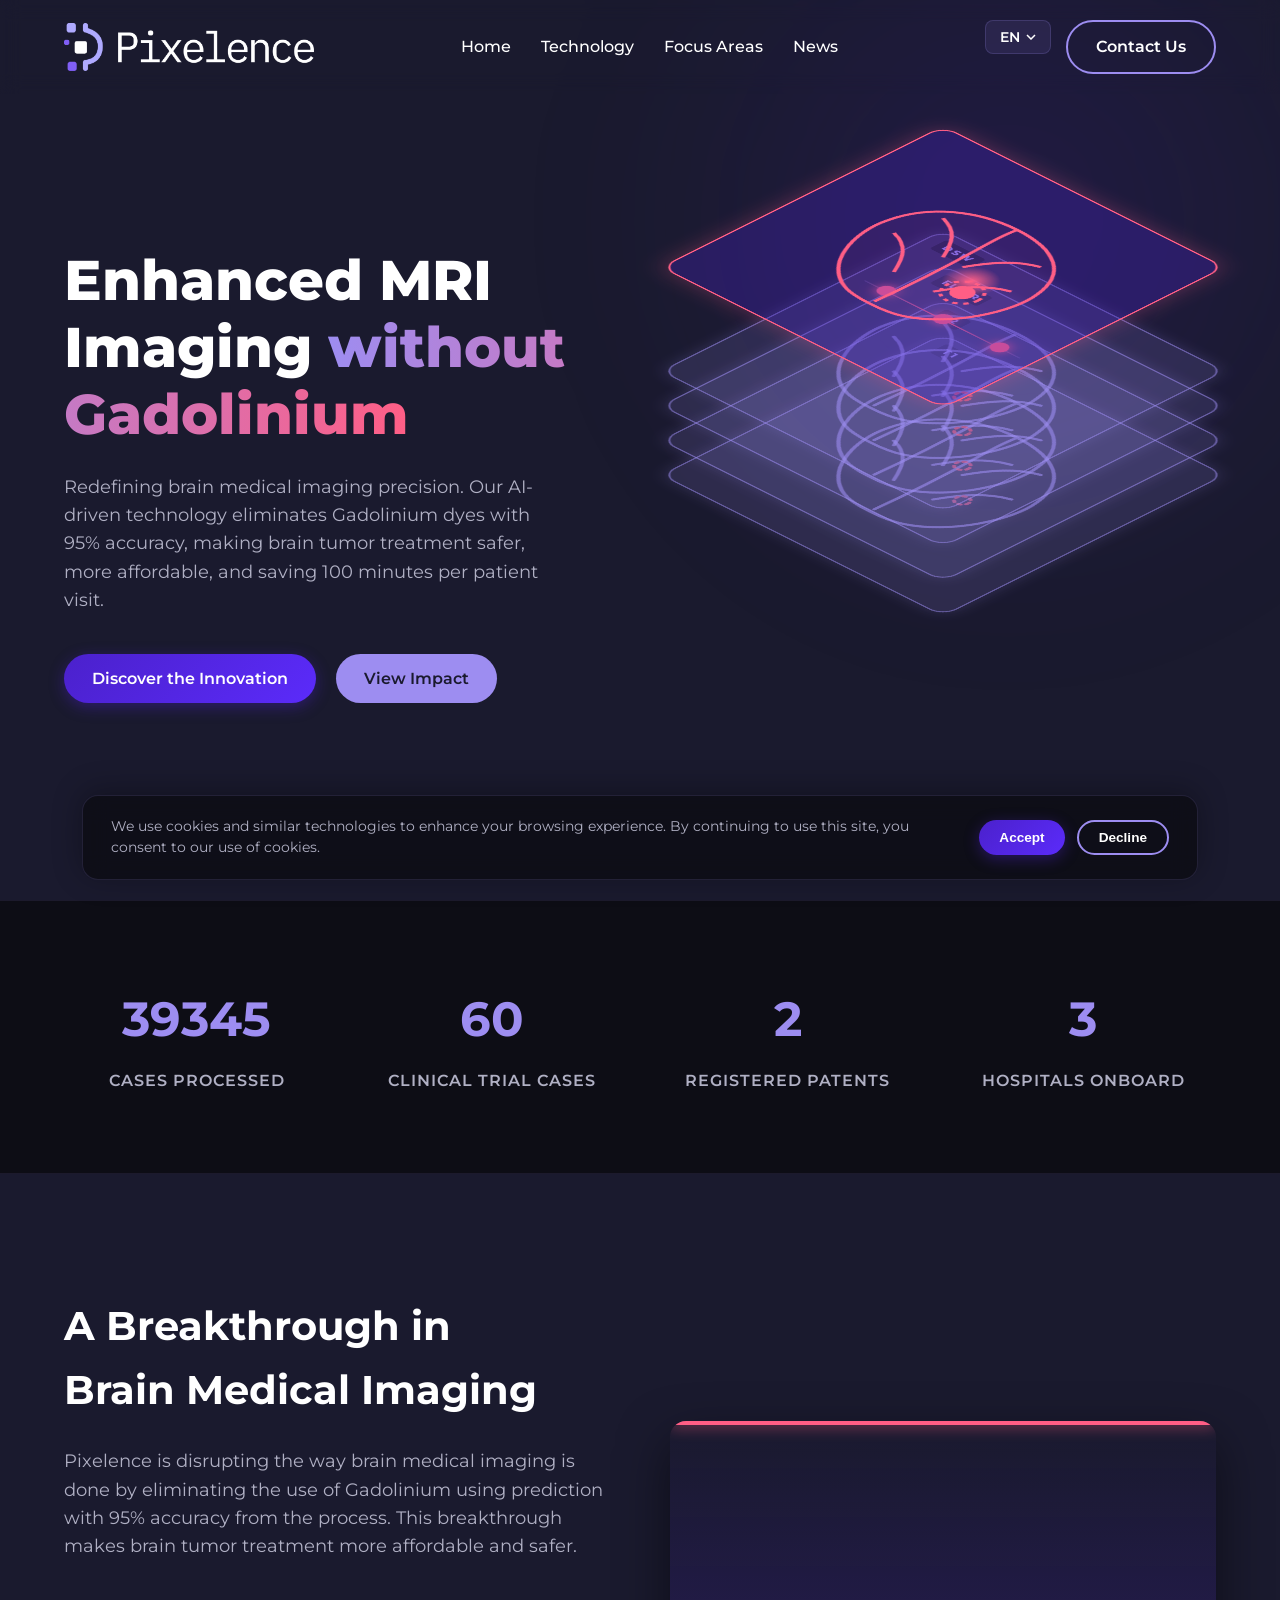
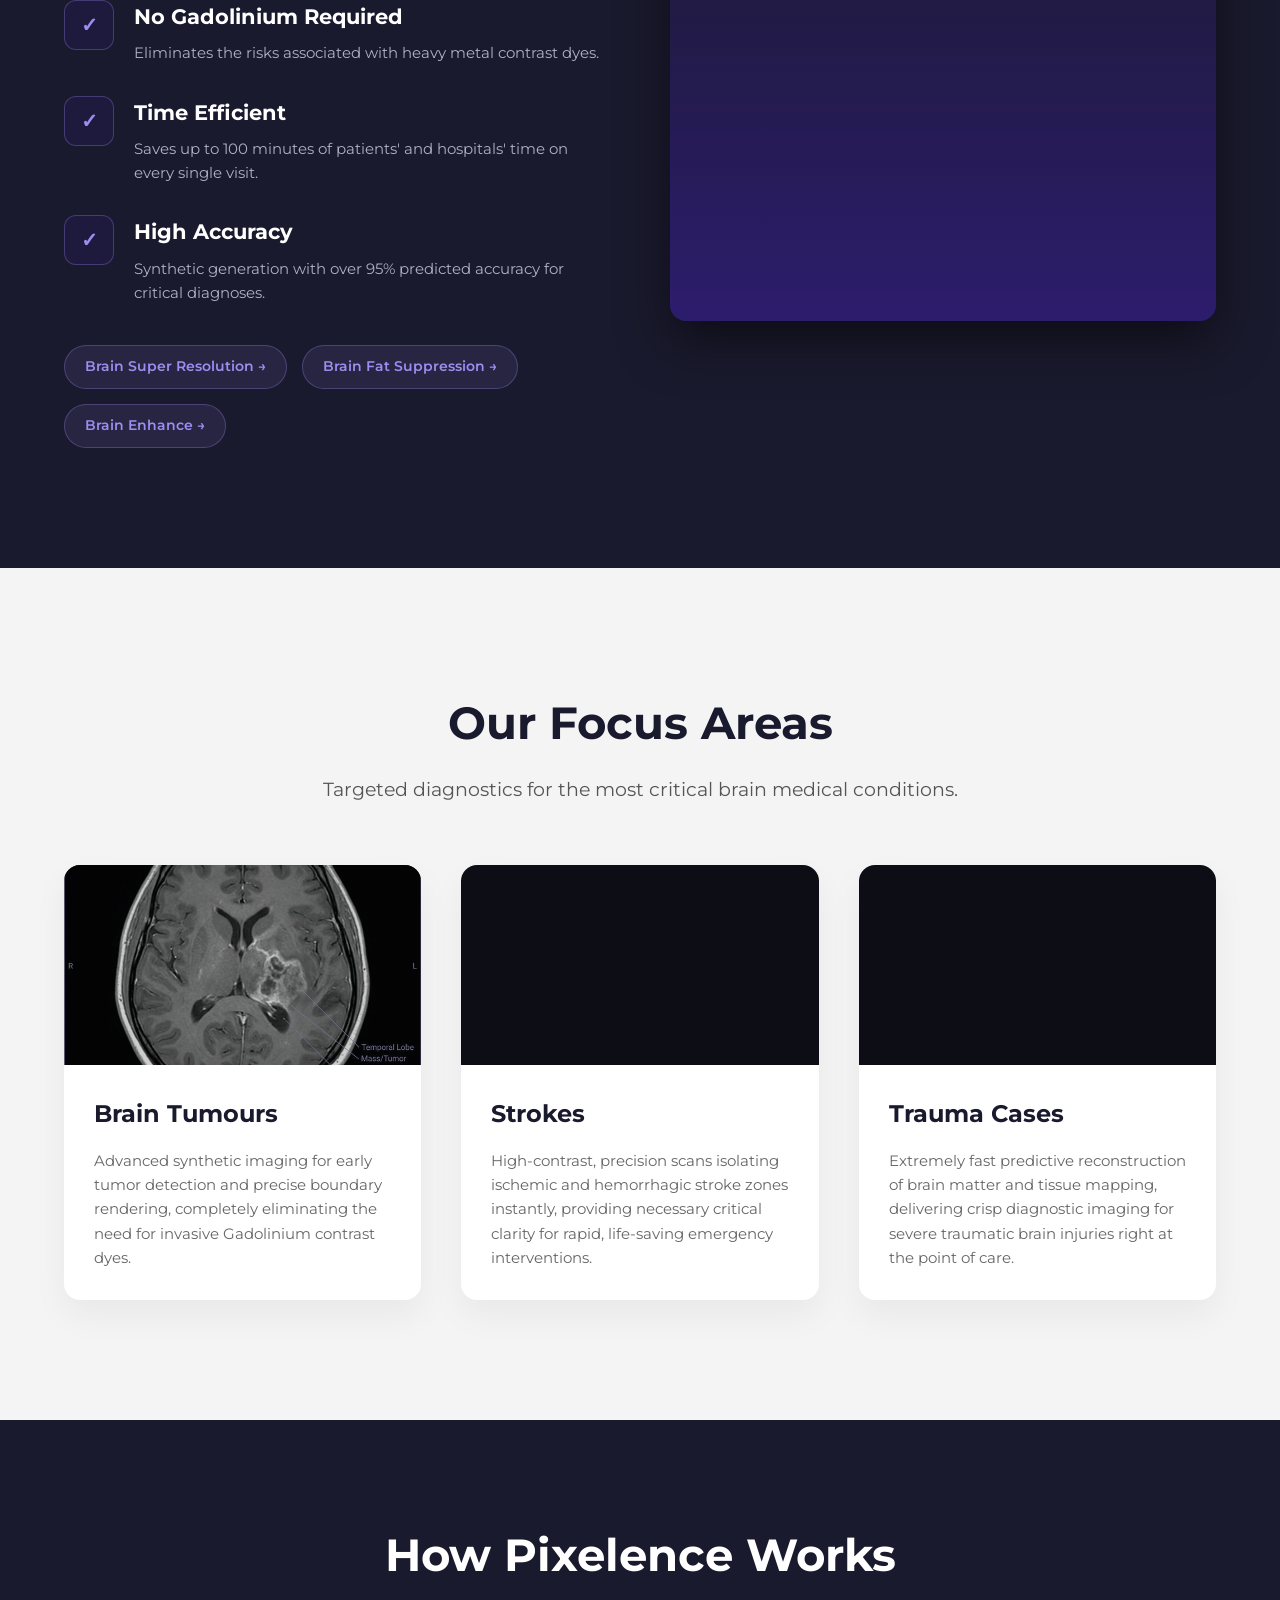
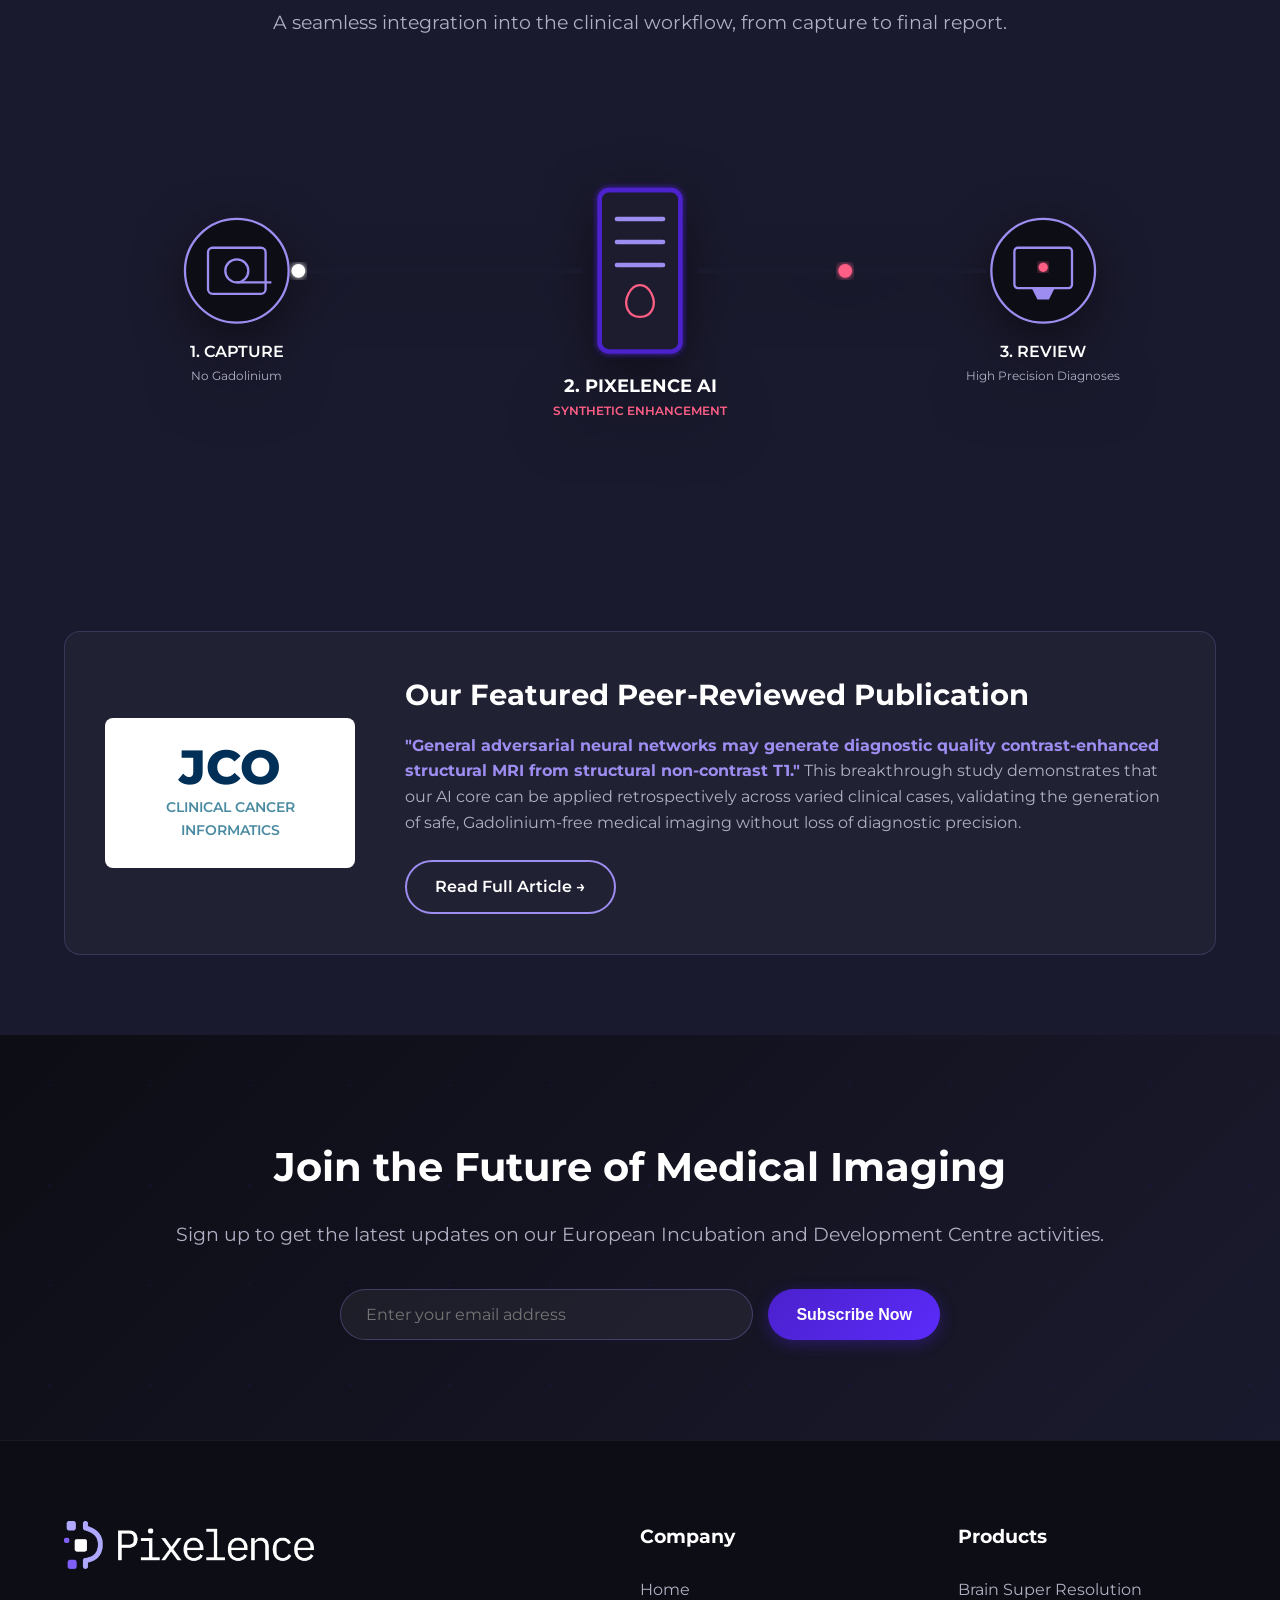
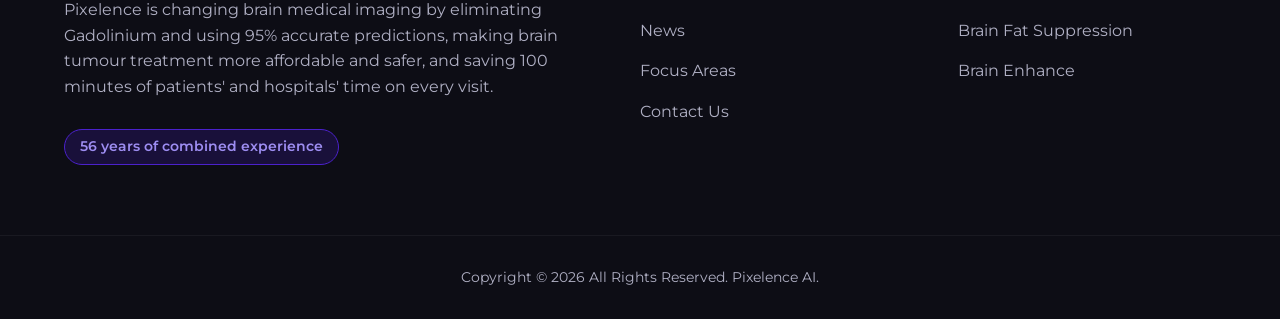
==== commit bd4c107e: "google tags added" ====
--- a/index.html
+++ b/index.html
@@ -12,6 +12,15 @@
 </head>
 <body>
     <header id="navbar">
+    <!-- Google tag (gtag.js) -->
+    <script async src="https://www.googletagmanager.com/gtag/js?id=G-N317BBB6WX"></script>
+    <script>
+      window.dataLayer = window.dataLayer || [];
+      function gtag(){dataLayer.push(arguments);}
+      gtag('js', new Date());
+
+      gtag('config', 'G-N317BBB6WX');
+    </script>
         <div class="container nav-content">
             <div class="logo">
                 <img src="Assets/Logo-White.png" alt="Pixelence" class="brand-logo">
